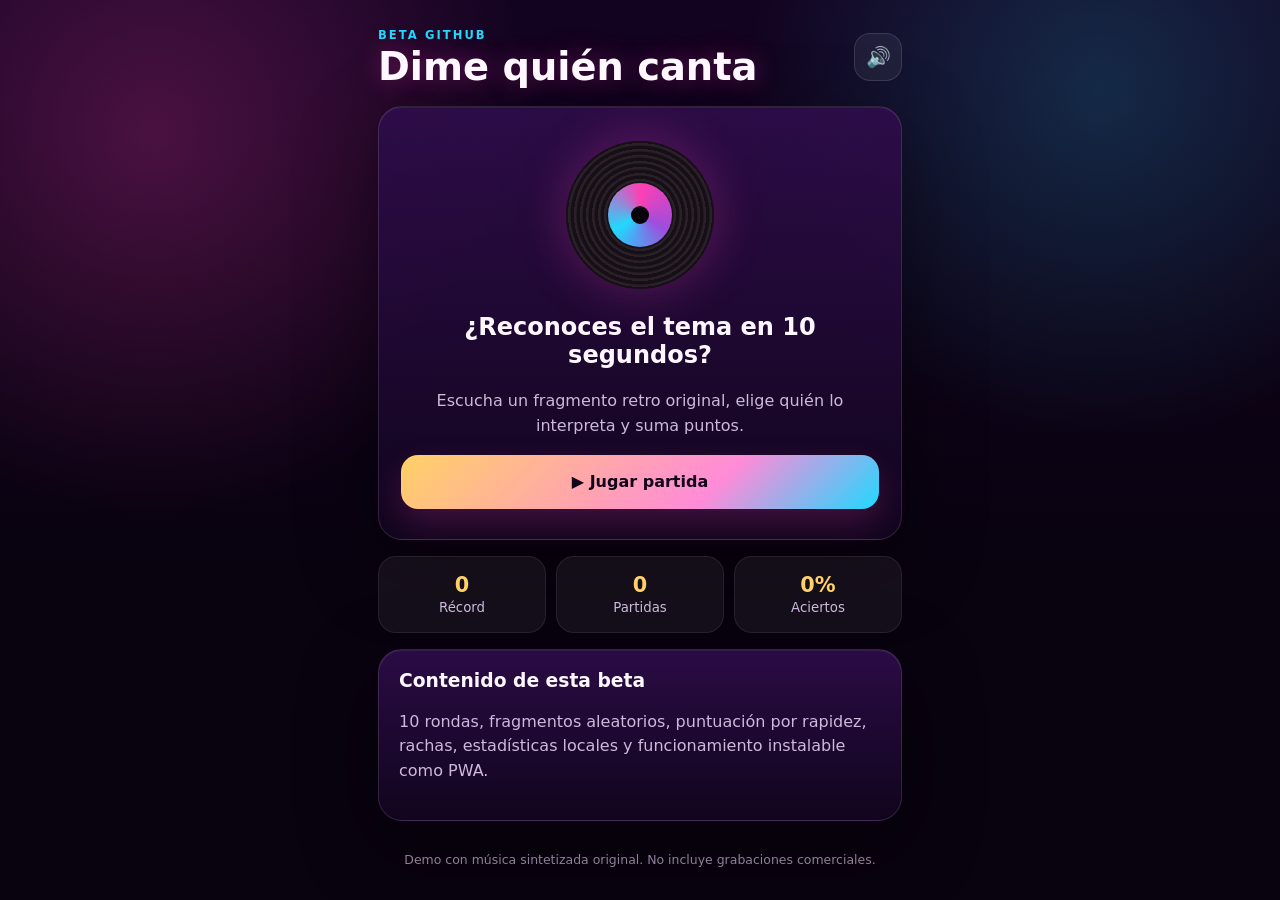
==== index.html @ 1a3c701d "Add files via upload" ====
<!doctype html>
<html lang="es">
<head>
  <meta charset="utf-8" />
  <meta name="viewport" content="width=device-width, initial-scale=1, viewport-fit=cover" />
  <meta name="theme-color" content="#12051f" />
  <meta name="description" content="Beta móvil de Dime quién canta: reconoce canciones retro en 10 segundos." />
  <link rel="manifest" href="manifest.webmanifest" />
  <link rel="stylesheet" href="style.css" />
  <title>Dime quién canta — Beta</title>
</head>
<body>
  <main class="app-shell">
    <header class="topbar">
      <div>
        <p class="eyebrow">BETA GITHUB</p>
        <h1>Dime quién canta</h1>
      </div>
      <button id="soundToggle" class="icon-button" aria-label="Activar o silenciar efectos">🔊</button>
    </header>

    <section id="homeScreen" class="screen active">
      <div class="hero-card">
        <div class="vinyl" aria-hidden="true"><span></span></div>
        <h2>¿Reconoces el tema en 10 segundos?</h2>
        <p>Escucha un fragmento retro original, elige quién lo interpreta y suma puntos.</p>
        <button id="startButton" class="primary-button">▶ Jugar partida</button>
      </div>

      <div class="stats-grid">
        <article><span id="bestScore">0</span><small>Récord</small></article>
        <article><span id="gamesPlayed">0</span><small>Partidas</small></article>
        <article><span id="accuracy">0%</span><small>Aciertos</small></article>
      </div>

      <div class="info-card">
        <h3>Contenido de esta beta</h3>
        <p>10 rondas, fragmentos aleatorios, puntuación por rapidez, rachas, estadísticas locales y funcionamiento instalable como PWA.</p>
      </div>
    </section>

    <section id="gameScreen" class="screen" aria-live="polite">
      <div class="game-status">
        <span id="roundLabel">Ronda 1/10</span>
        <span id="scoreLabel">0 puntos</span>
      </div>

      <div class="player-card">
        <div class="equalizer" aria-hidden="true">
          <i></i><i></i><i></i><i></i><i></i><i></i><i></i>
        </div>
        <div class="timer-wrap">
          <svg class="timer" viewBox="0 0 120 120" role="img" aria-label="Tiempo restante">
            <circle class="timer-bg" cx="60" cy="60" r="52"></circle>
            <circle id="timerProgress" class="timer-progress" cx="60" cy="60" r="52"></circle>
          </svg>
          <strong id="timerText">10.0</strong>
        </div>
        <button id="replayButton" class="secondary-button">↻ Repetir fragmento</button>
      </div>

      <div id="answers" class="answers"></div>
      <p id="feedback" class="feedback"></p>
    </section>

    <section id="resultsScreen" class="screen">
      <div class="results-card">
        <p class="eyebrow">RESULTADO FINAL</p>
        <h2 id="finalTitle">¡Buen oído!</h2>
        <div class="final-score"><span id="finalScore">0</span><small>puntos</small></div>
        <div class="result-stats">
          <p><strong id="finalCorrect">0</strong><span>Aciertos</span></p>
          <p><strong id="finalStreak">0</strong><span>Mejor racha</span></p>
          <p><strong id="finalAverage">0.0 s</strong><span>Tiempo medio</span></p>
        </div>
        <button id="playAgainButton" class="primary-button">Jugar otra vez</button>
        <button id="homeButton" class="secondary-button">Volver al inicio</button>
      </div>
    </section>
  </main>

  <footer>Demo con música sintetizada original. No incluye grabaciones comerciales.</footer>
  <script src="app.js"></script>
</body>
</html>
---- style.css ----
:root {
  color-scheme: dark;
  --bg: #09020f;
  --panel: rgba(30, 8, 48, 0.86);
  --panel-2: rgba(17, 5, 30, 0.92);
  --text: #fff7ff;
  --muted: #cdb9da;
  --pink: #ff3fb4;
  --purple: #9d4edd;
  --cyan: #20d9ff;
  --gold: #ffd166;
  --danger: #ff5f6d;
  --success: #55e6a5;
  --radius: 24px;
  font-family: Inter, ui-sans-serif, system-ui, -apple-system, BlinkMacSystemFont, "Segoe UI", sans-serif;
}
* { box-sizing: border-box; }
body {
  margin: 0;
  min-height: 100vh;
  background:
    radial-gradient(circle at 12% 15%, rgba(255,63,180,.24), transparent 28%),
    radial-gradient(circle at 86% 10%, rgba(32,217,255,.18), transparent 26%),
    linear-gradient(180deg, #130321 0%, var(--bg) 65%);
  color: var(--text);
}
body::before {
  content: "";
  position: fixed;
  inset: 0;
  pointer-events: none;
  opacity: .18;
  background-image: linear-gradient(rgba(255,255,255,.04) 1px, transparent 1px), linear-gradient(90deg, rgba(255,255,255,.04) 1px, transparent 1px);
  background-size: 28px 28px;
  mask-image: linear-gradient(to bottom, #000, transparent 78%);
}
button { font: inherit; }
.app-shell { width: min(100%, 560px); margin: 0 auto; min-height: calc(100vh - 48px); padding: calc(16px + env(safe-area-inset-top)) 18px 30px; }
.topbar { display: flex; justify-content: space-between; align-items: center; margin-bottom: 20px; }
h1 { margin: 0; font-size: clamp(1.75rem, 7vw, 2.4rem); line-height: 1; text-shadow: 0 0 24px rgba(255,63,180,.35); }
h2, h3, p { margin-top: 0; }
.eyebrow { margin-bottom: 6px; font-size: .72rem; letter-spacing: .18em; color: var(--cyan); font-weight: 800; }
.icon-button { width: 48px; height: 48px; border-radius: 16px; border: 1px solid rgba(255,255,255,.12); background: rgba(255,255,255,.06); color: white; font-size: 1.25rem; }
.screen { display: none; animation: fade .25s ease; }
.screen.active { display: block; }
@keyframes fade { from { opacity: 0; transform: translateY(8px);} to { opacity:1; transform:none;} }
.hero-card, .player-card, .results-card, .info-card {
  border: 1px solid rgba(255,255,255,.12);
  background: linear-gradient(180deg, rgba(47,13,75,.9), rgba(18,5,31,.92));
  border-radius: var(--radius);
  box-shadow: 0 24px 80px rgba(0,0,0,.35), inset 0 1px 0 rgba(255,255,255,.06);
}
.hero-card { text-align: center; padding: 30px 22px; }
.hero-card p, .info-card p { color: var(--muted); line-height: 1.55; }
.vinyl { width: 148px; height: 148px; margin: 4px auto 24px; border-radius: 50%; background: repeating-radial-gradient(circle, #161016 0 3px, #292029 4px 6px); position: relative; box-shadow: 0 0 50px rgba(255,63,180,.28); animation: spin 8s linear infinite; }
.vinyl::after { content: ""; position: absolute; inset: 42px; border-radius: 50%; background: conic-gradient(var(--pink), var(--purple), var(--cyan), var(--pink)); }
.vinyl span { position: absolute; z-index: 2; width: 18px; height: 18px; border-radius: 50%; background: #08030c; top: 65px; left: 65px; }
@keyframes spin { to { transform: rotate(360deg);} }
.primary-button, .secondary-button { width: 100%; min-height: 54px; border-radius: 17px; border: 0; font-weight: 800; cursor: pointer; transition: transform .15s ease, filter .15s ease; }
.primary-button { color: #11051b; background: linear-gradient(135deg, var(--gold), #ff8bd8 65%, var(--cyan)); box-shadow: 0 14px 34px rgba(255,63,180,.2); }
.secondary-button { color: white; background: rgba(255,255,255,.08); border: 1px solid rgba(255,255,255,.12); }
.primary-button:active, .secondary-button:active, .answer-button:active { transform: scale(.98); }
.stats-grid { display: grid; grid-template-columns: repeat(3,1fr); gap: 10px; margin: 16px 0; }
.stats-grid article { padding: 16px 8px; text-align:center; background: rgba(255,255,255,.055); border:1px solid rgba(255,255,255,.08); border-radius: 18px; }
.stats-grid span { display:block; font-size: 1.3rem; font-weight: 900; color: var(--gold); }
.stats-grid small { color: var(--muted); }
.info-card { padding: 20px; }
.game-status { display:flex; justify-content:space-between; color: var(--muted); font-weight:700; margin-bottom: 12px; }
.player-card { padding: 24px 20px; text-align:center; }
.equalizer { height: 52px; display:flex; justify-content:center; align-items:end; gap:7px; margin-bottom: 20px; }
.equalizer i { width: 8px; height: 18%; border-radius:999px; background: linear-gradient(to top, var(--pink), var(--cyan)); animation: bounce .6s ease-in-out infinite alternate; animation-play-state: paused; }
.equalizer.playing i { animation-play-state: running; }
.equalizer i:nth-child(2){animation-delay:.1s}.equalizer i:nth-child(3){animation-delay:.2s}.equalizer i:nth-child(4){animation-delay:.3s}.equalizer i:nth-child(5){animation-delay:.15s}.equalizer i:nth-child(6){animation-delay:.26s}.equalizer i:nth-child(7){animation-delay:.06s}
@keyframes bounce { to { height: 100%; } }
.timer-wrap { width: 150px; height:150px; margin: 0 auto 20px; position:relative; }
.timer { width:100%; height:100%; transform: rotate(-90deg); }
.timer-bg, .timer-progress { fill:none; stroke-width: 9; }
.timer-bg { stroke: rgba(255,255,255,.08); }
.timer-progress { stroke: var(--cyan); stroke-linecap:round; stroke-dasharray:326.72; stroke-dashoffset:0; transition: stroke-dashoffset .08s linear; filter: drop-shadow(0 0 8px rgba(32,217,255,.6)); }
.timer-wrap strong { position:absolute; inset:0; display:grid; place-items:center; font-size:2.1rem; }
.answers { display:grid; gap: 11px; margin-top: 16px; }
.answer-button { min-height: 62px; padding: 10px 16px; border-radius: 18px; border:1px solid rgba(255,255,255,.12); background: rgba(255,255,255,.065); color:white; font-weight:800; text-align:left; cursor:pointer; }
.answer-button.correct { border-color: var(--success); background: rgba(85,230,165,.17); }
.answer-button.wrong { border-color: var(--danger); background: rgba(255,95,109,.15); }
.answer-button:disabled { cursor:default; opacity:.9; }
.feedback { min-height: 28px; margin: 14px 0 0; text-align:center; font-weight:800; }
.results-card { padding: 28px 22px; text-align:center; }
.final-score { margin: 18px 0; }
.final-score span { display:block; font-size:3.5rem; line-height:1; font-weight:950; color:var(--gold); }
.final-score small { color:var(--muted); }
.result-stats { display:grid; grid-template-columns:repeat(3,1fr); gap:10px; margin-bottom:20px; }
.result-stats p { margin:0; padding:14px 8px; background:rgba(255,255,255,.055); border-radius:16px; }
.result-stats strong, .result-stats span { display:block; }
.result-stats strong { font-size:1.25rem; }
.result-stats span { font-size:.76rem; color:var(--muted); margin-top:4px; }
.results-card .secondary-button { margin-top:10px; }
footer { text-align:center; padding: 0 16px calc(18px + env(safe-area-inset-bottom)); color:#8e7f98; font-size:.78rem; }
@media (min-width: 700px) { .app-shell { padding-top: 28px; } }
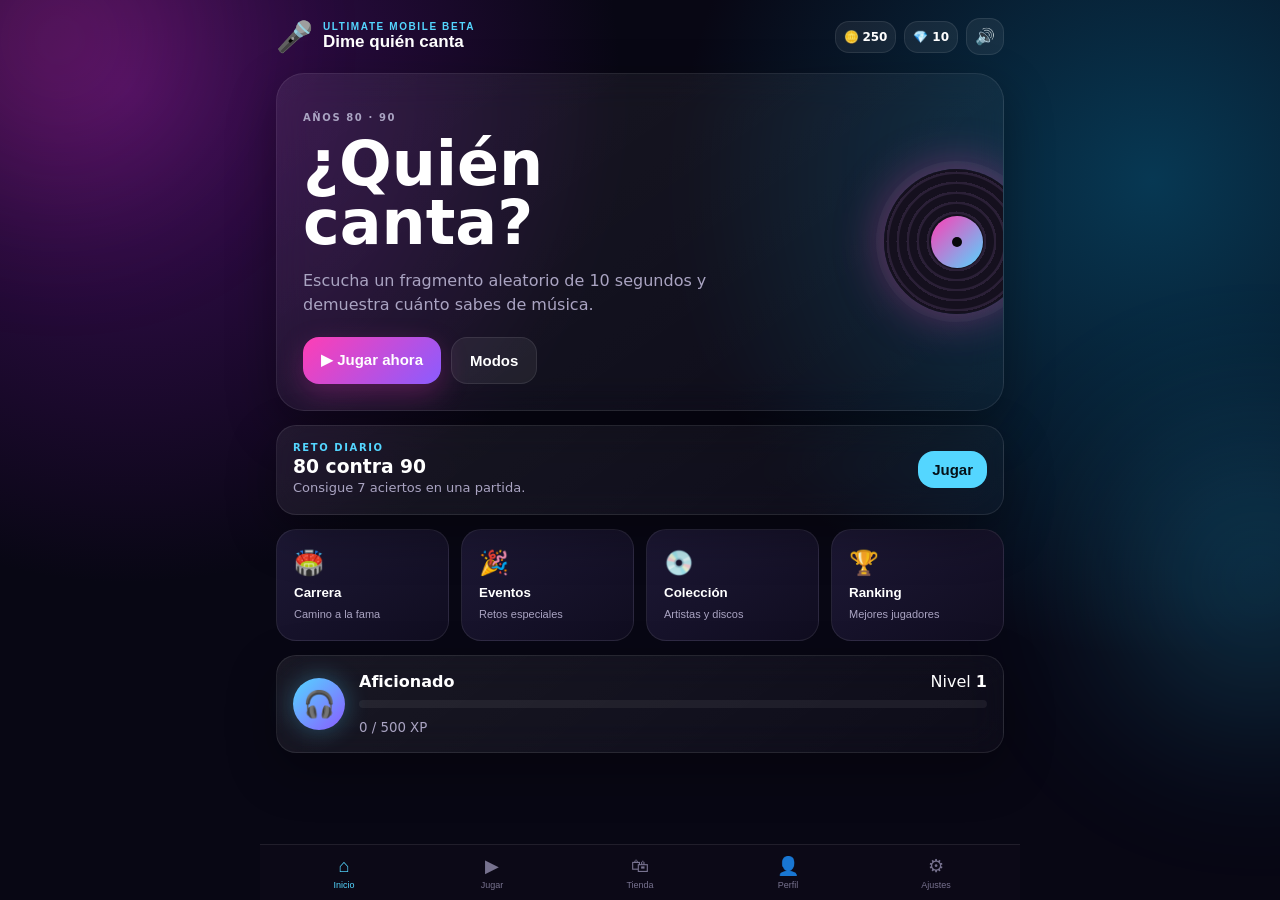
==== commit c23fe5b7: "Add files via upload" ====
--- a/index.html
+++ b/index.html
@@ -3,83 +3,68 @@
 <head>
   <meta charset="utf-8" />
   <meta name="viewport" content="width=device-width, initial-scale=1, viewport-fit=cover" />
-  <meta name="theme-color" content="#12051f" />
-  <meta name="description" content="Beta móvil de Dime quién canta: reconoce canciones retro en 10 segundos." />
+  <meta name="theme-color" content="#080714" />
+  <meta name="description" content="Dime quién canta: concurso musical retro para smartphone." />
   <link rel="manifest" href="manifest.webmanifest" />
   <link rel="stylesheet" href="style.css" />
-  <title>Dime quién canta — Beta</title>
+  <title>Dime quién canta — Ultimate Mobile Beta</title>
 </head>
 <body>
+  <div class="ambient ambient-a"></div><div class="ambient ambient-b"></div>
   <main class="app-shell">
     <header class="topbar">
-      <div>
-        <p class="eyebrow">BETA GITHUB</p>
-        <h1>Dime quién canta</h1>
-      </div>
-      <button id="soundToggle" class="icon-button" aria-label="Activar o silenciar efectos">🔊</button>
+      <button class="brand" data-go="home" aria-label="Inicio"><span>🎤</span><div><small>ULTIMATE MOBILE BETA</small><strong>Dime quién canta</strong></div></button>
+      <div class="wallet"><span>🪙 <b id="coinsTop">0</b></span><span>💎 <b id="gemsTop">0</b></span><button id="soundToggle" class="icon-button">🔊</button></div>
     </header>
 
     <section id="homeScreen" class="screen active">
-      <div class="hero-card">
+      <div class="hero-card glass">
+        <div class="hero-copy"><p class="eyebrow">AÑOS 80 · 90</p><h1>¿Quién canta?</h1><p>Escucha un fragmento aleatorio de 10 segundos y demuestra cuánto sabes de música.</p><div class="hero-actions"><button class="primary-button" data-mode="classic">▶ Jugar ahora</button><button class="secondary-button" data-go="modes">Modos</button></div></div>
         <div class="vinyl" aria-hidden="true"><span></span></div>
-        <h2>¿Reconoces el tema en 10 segundos?</h2>
-        <p>Escucha un fragmento retro original, elige quién lo interpreta y suma puntos.</p>
-        <button id="startButton" class="primary-button">▶ Jugar partida</button>
       </div>
-
-      <div class="stats-grid">
-        <article><span id="bestScore">0</span><small>Récord</small></article>
-        <article><span id="gamesPlayed">0</span><small>Partidas</small></article>
-        <article><span id="accuracy">0%</span><small>Aciertos</small></article>
+      <div class="daily-card glass"><div><small>RETO DIARIO</small><h3>80 contra 90</h3><p>Consigue 7 aciertos en una partida.</p></div><button class="mini-button" data-mode="decades">Jugar</button></div>
+      <div class="quick-grid">
+        <button class="tile" data-go="career"><span>🏟️</span><b>Carrera</b><small>Camino a la fama</small></button>
+        <button class="tile" data-go="events"><span>🎉</span><b>Eventos</b><small>Retos especiales</small></button>
+        <button class="tile" data-go="collection"><span>💿</span><b>Colección</b><small>Artistas y discos</small></button>
+        <button class="tile" data-go="leaderboard"><span>🏆</span><b>Ranking</b><small>Mejores jugadores</small></button>
       </div>
-
-      <div class="info-card">
-        <h3>Contenido de esta beta</h3>
-        <p>10 rondas, fragmentos aleatorios, puntuación por rapidez, rachas, estadísticas locales y funcionamiento instalable como PWA.</p>
-      </div>
+      <div class="progress-card glass"><div class="avatar">🎧</div><div class="grow"><div class="row"><b id="playerRank">Aficionado</b><span>Nivel <b id="levelText">1</b></span></div><div class="progress"><i id="xpBar"></i></div><small id="xpText">0 / 500 XP</small></div></div>
     </section>
 
+    <section id="modesScreen" class="screen"><div class="section-head"><button class="back" data-go="home">‹</button><div><small>ELIGE TU RETO</small><h2>Modos de juego</h2></div></div><div id="modeGrid" class="mode-grid"></div></section>
+
     <section id="gameScreen" class="screen" aria-live="polite">
-      <div class="game-status">
-        <span id="roundLabel">Ronda 1/10</span>
-        <span id="scoreLabel">0 puntos</span>
+      <div class="game-status"><button id="quitGame" class="back">‹</button><span id="modeLabel">Clásico</span><span id="roundLabel">1/10</span><b id="scoreLabel">0</b></div>
+      <div class="streak-line"><span id="streakLabel">Racha 0</span><div><i id="roundProgress"></i></div><span id="livesLabel">❤❤❤</span></div>
+      <div class="player-card glass">
+        <div class="equalizer" aria-hidden="true"><i></i><i></i><i></i><i></i><i></i><i></i><i></i><i></i><i></i></div>
+        <div class="timer-wrap"><svg class="timer" viewBox="0 0 120 120"><circle class="timer-bg" cx="60" cy="60" r="52"></circle><circle id="timerProgress" class="timer-progress" cx="60" cy="60" r="52"></circle></svg><strong id="timerText">10.0</strong><small>segundos</small></div>
+        <div class="track-hidden"><span>♪</span><div><small>FRAGMENTO ALEATORIO</small><b id="questionText">¿Quién canta?</b></div></div>
+        <div class="powerups"><button id="fiftyButton">50:50 <b id="fiftyCount">2</b></button><button id="replayButton">↻ Repetir <b id="replayCount">2</b></button><button id="freezeButton">❄ +3s <b id="freezeCount">1</b></button></div>
       </div>
-
-      <div class="player-card">
-        <div class="equalizer" aria-hidden="true">
-          <i></i><i></i><i></i><i></i><i></i><i></i><i></i>
-        </div>
-        <div class="timer-wrap">
-          <svg class="timer" viewBox="0 0 120 120" role="img" aria-label="Tiempo restante">
-            <circle class="timer-bg" cx="60" cy="60" r="52"></circle>
-            <circle id="timerProgress" class="timer-progress" cx="60" cy="60" r="52"></circle>
-          </svg>
-          <strong id="timerText">10.0</strong>
-        </div>
-        <button id="replayButton" class="secondary-button">↻ Repetir fragmento</button>
-      </div>
-
-      <div id="answers" class="answers"></div>
-      <p id="feedback" class="feedback"></p>
+      <div id="answers" class="answers"></div><p id="feedback" class="feedback"></p>
     </section>
 
-    <section id="resultsScreen" class="screen">
-      <div class="results-card">
-        <p class="eyebrow">RESULTADO FINAL</p>
-        <h2 id="finalTitle">¡Buen oído!</h2>
-        <div class="final-score"><span id="finalScore">0</span><small>puntos</small></div>
-        <div class="result-stats">
-          <p><strong id="finalCorrect">0</strong><span>Aciertos</span></p>
-          <p><strong id="finalStreak">0</strong><span>Mejor racha</span></p>
-          <p><strong id="finalAverage">0.0 s</strong><span>Tiempo medio</span></p>
-        </div>
-        <button id="playAgainButton" class="primary-button">Jugar otra vez</button>
-        <button id="homeButton" class="secondary-button">Volver al inicio</button>
-      </div>
-    </section>
+    <section id="resultsScreen" class="screen"><div class="results-card glass"><p class="eyebrow">RESULTADO FINAL</p><div class="result-badge" id="resultBadge">🎤</div><h2 id="finalTitle">¡Buen oído!</h2><div class="final-score"><span id="finalScore">0</span><small>puntos</small></div><div class="reward-line"><span>+<b id="rewardXp">0</b> XP</span><span>+<b id="rewardCoins">0</b> monedas</span></div><div class="result-stats"><p><strong id="finalCorrect">0/10</strong><span>Aciertos</span></p><p><strong id="finalStreak">0</strong><span>Mejor racha</span></p><p><strong id="finalAverage">0.0 s</strong><span>Tiempo medio</span></p></div><div id="newAchievements" class="achievement-pop"></div><button id="playAgainButton" class="primary-button">Jugar otra vez</button><button class="secondary-button" data-go="home">Volver al inicio</button></div></section>
+
+    <section id="profileScreen" class="screen"><div class="section-head"><button class="back" data-go="home">‹</button><div><small>MI CUENTA</small><h2>Perfil musical</h2></div></div><div class="profile-hero glass"><div class="big-avatar">🎧</div><h3>Toni</h3><p id="profileRank">Aficionado · Nivel 1</p><div class="progress"><i id="profileXpBar"></i></div></div><div id="profileStats" class="stats-grid"></div><h3 class="subheading">Insignias</h3><div id="badges" class="badge-grid"></div></section>
+
+    <section id="eventsScreen" class="screen"><div class="section-head"><button class="back" data-go="home">‹</button><div><small>CONTENIDO VIVO</small><h2>Eventos</h2></div></div><div class="event-feature glass"><small>EVENTO DE LA SEMANA</small><h3>Noche de neón</h3><p>Solo temas de los 80. Multiplicador de XP x2.</p><button class="primary-button" data-mode="eighties">Participar</button></div><div id="eventList" class="list-stack"></div></section>
+
+    <section id="collectionScreen" class="screen"><div class="section-head"><button class="back" data-go="home">‹</button><div><small>TU HISTORIA MUSICAL</small><h2>Colección</h2></div></div><div class="filter-row"><button class="active">Todos</button><button>80</button><button>90</button></div><div id="collectionGrid" class="collection-grid"></div></section>
+
+    <section id="leaderboardScreen" class="screen"><div class="section-head"><button class="back" data-go="home">‹</button><div><small>COMPETICIÓN</small><h2>Clasificación</h2></div></div><div class="tabs"><button class="active">Semanal</button><button>Mundial</button><button>Amigos</button></div><div id="leaderboard" class="leaderboard glass"></div></section>
+
+    <section id="careerScreen" class="screen"><div class="section-head"><button class="back" data-go="home">‹</button><div><small>CAMINO A LA FAMA</small><h2>Modo Carrera</h2></div></div><div id="careerMap" class="career-map"></div></section>
+
+    <section id="shopScreen" class="screen"><div class="section-head"><button class="back" data-go="home">‹</button><div><small>PERSONALIZACIÓN</small><h2>Tienda retro</h2></div></div><div id="shopGrid" class="shop-grid"></div></section>
+
+    <section id="settingsScreen" class="screen"><div class="section-head"><button class="back" data-go="home">‹</button><div><small>PREFERENCIAS</small><h2>Ajustes</h2></div></div><div class="settings-list glass"><label><span>Música y efectos</span><input id="soundSetting" type="checkbox" checked></label><label><span>Vibración</span><input id="vibrationSetting" type="checkbox" checked></label><label><span>Animaciones</span><input id="motionSetting" type="checkbox" checked></label><label><span>Modo alto contraste</span><input id="contrastSetting" type="checkbox"></label><button id="resetProgress" class="danger-button">Restablecer progreso</button></div></section>
   </main>
 
-  <footer>Demo con música sintetizada original. No incluye grabaciones comerciales.</footer>
+  <nav class="bottom-nav"><button data-go="home" class="active">⌂<span>Inicio</span></button><button data-go="modes">▶<span>Jugar</span></button><button data-go="shop">🛍<span>Tienda</span></button><button data-go="profile">👤<span>Perfil</span></button><button data-go="settings">⚙<span>Ajustes</span></button></nav>
+  <div id="toast" class="toast"></div>
   <script src="app.js"></script>
 </body>
 </html>
--- a/style.css
+++ b/style.css
@@ -1,98 +1 @@
-:root {
-  color-scheme: dark;
-  --bg: #09020f;
-  --panel: rgba(30, 8, 48, 0.86);
-  --panel-2: rgba(17, 5, 30, 0.92);
-  --text: #fff7ff;
-  --muted: #cdb9da;
-  --pink: #ff3fb4;
-  --purple: #9d4edd;
-  --cyan: #20d9ff;
-  --gold: #ffd166;
-  --danger: #ff5f6d;
-  --success: #55e6a5;
-  --radius: 24px;
-  font-family: Inter, ui-sans-serif, system-ui, -apple-system, BlinkMacSystemFont, "Segoe UI", sans-serif;
-}
-* { box-sizing: border-box; }
-body {
-  margin: 0;
-  min-height: 100vh;
-  background:
-    radial-gradient(circle at 12% 15%, rgba(255,63,180,.24), transparent 28%),
-    radial-gradient(circle at 86% 10%, rgba(32,217,255,.18), transparent 26%),
-    linear-gradient(180deg, #130321 0%, var(--bg) 65%);
-  color: var(--text);
-}
-body::before {
-  content: "";
-  position: fixed;
-  inset: 0;
-  pointer-events: none;
-  opacity: .18;
-  background-image: linear-gradient(rgba(255,255,255,.04) 1px, transparent 1px), linear-gradient(90deg, rgba(255,255,255,.04) 1px, transparent 1px);
-  background-size: 28px 28px;
-  mask-image: linear-gradient(to bottom, #000, transparent 78%);
-}
-button { font: inherit; }
-.app-shell { width: min(100%, 560px); margin: 0 auto; min-height: calc(100vh - 48px); padding: calc(16px + env(safe-area-inset-top)) 18px 30px; }
-.topbar { display: flex; justify-content: space-between; align-items: center; margin-bottom: 20px; }
-h1 { margin: 0; font-size: clamp(1.75rem, 7vw, 2.4rem); line-height: 1; text-shadow: 0 0 24px rgba(255,63,180,.35); }
-h2, h3, p { margin-top: 0; }
-.eyebrow { margin-bottom: 6px; font-size: .72rem; letter-spacing: .18em; color: var(--cyan); font-weight: 800; }
-.icon-button { width: 48px; height: 48px; border-radius: 16px; border: 1px solid rgba(255,255,255,.12); background: rgba(255,255,255,.06); color: white; font-size: 1.25rem; }
-.screen { display: none; animation: fade .25s ease; }
-.screen.active { display: block; }
-@keyframes fade { from { opacity: 0; transform: translateY(8px);} to { opacity:1; transform:none;} }
-.hero-card, .player-card, .results-card, .info-card {
-  border: 1px solid rgba(255,255,255,.12);
-  background: linear-gradient(180deg, rgba(47,13,75,.9), rgba(18,5,31,.92));
-  border-radius: var(--radius);
-  box-shadow: 0 24px 80px rgba(0,0,0,.35), inset 0 1px 0 rgba(255,255,255,.06);
-}
-.hero-card { text-align: center; padding: 30px 22px; }
-.hero-card p, .info-card p { color: var(--muted); line-height: 1.55; }
-.vinyl { width: 148px; height: 148px; margin: 4px auto 24px; border-radius: 50%; background: repeating-radial-gradient(circle, #161016 0 3px, #292029 4px 6px); position: relative; box-shadow: 0 0 50px rgba(255,63,180,.28); animation: spin 8s linear infinite; }
-.vinyl::after { content: ""; position: absolute; inset: 42px; border-radius: 50%; background: conic-gradient(var(--pink), var(--purple), var(--cyan), var(--pink)); }
-.vinyl span { position: absolute; z-index: 2; width: 18px; height: 18px; border-radius: 50%; background: #08030c; top: 65px; left: 65px; }
-@keyframes spin { to { transform: rotate(360deg);} }
-.primary-button, .secondary-button { width: 100%; min-height: 54px; border-radius: 17px; border: 0; font-weight: 800; cursor: pointer; transition: transform .15s ease, filter .15s ease; }
-.primary-button { color: #11051b; background: linear-gradient(135deg, var(--gold), #ff8bd8 65%, var(--cyan)); box-shadow: 0 14px 34px rgba(255,63,180,.2); }
-.secondary-button { color: white; background: rgba(255,255,255,.08); border: 1px solid rgba(255,255,255,.12); }
-.primary-button:active, .secondary-button:active, .answer-button:active { transform: scale(.98); }
-.stats-grid { display: grid; grid-template-columns: repeat(3,1fr); gap: 10px; margin: 16px 0; }
-.stats-grid article { padding: 16px 8px; text-align:center; background: rgba(255,255,255,.055); border:1px solid rgba(255,255,255,.08); border-radius: 18px; }
-.stats-grid span { display:block; font-size: 1.3rem; font-weight: 900; color: var(--gold); }
-.stats-grid small { color: var(--muted); }
-.info-card { padding: 20px; }
-.game-status { display:flex; justify-content:space-between; color: var(--muted); font-weight:700; margin-bottom: 12px; }
-.player-card { padding: 24px 20px; text-align:center; }
-.equalizer { height: 52px; display:flex; justify-content:center; align-items:end; gap:7px; margin-bottom: 20px; }
-.equalizer i { width: 8px; height: 18%; border-radius:999px; background: linear-gradient(to top, var(--pink), var(--cyan)); animation: bounce .6s ease-in-out infinite alternate; animation-play-state: paused; }
-.equalizer.playing i { animation-play-state: running; }
-.equalizer i:nth-child(2){animation-delay:.1s}.equalizer i:nth-child(3){animation-delay:.2s}.equalizer i:nth-child(4){animation-delay:.3s}.equalizer i:nth-child(5){animation-delay:.15s}.equalizer i:nth-child(6){animation-delay:.26s}.equalizer i:nth-child(7){animation-delay:.06s}
-@keyframes bounce { to { height: 100%; } }
-.timer-wrap { width: 150px; height:150px; margin: 0 auto 20px; position:relative; }
-.timer { width:100%; height:100%; transform: rotate(-90deg); }
-.timer-bg, .timer-progress { fill:none; stroke-width: 9; }
-.timer-bg { stroke: rgba(255,255,255,.08); }
-.timer-progress { stroke: var(--cyan); stroke-linecap:round; stroke-dasharray:326.72; stroke-dashoffset:0; transition: stroke-dashoffset .08s linear; filter: drop-shadow(0 0 8px rgba(32,217,255,.6)); }
-.timer-wrap strong { position:absolute; inset:0; display:grid; place-items:center; font-size:2.1rem; }
-.answers { display:grid; gap: 11px; margin-top: 16px; }
-.answer-button { min-height: 62px; padding: 10px 16px; border-radius: 18px; border:1px solid rgba(255,255,255,.12); background: rgba(255,255,255,.065); color:white; font-weight:800; text-align:left; cursor:pointer; }
-.answer-button.correct { border-color: var(--success); background: rgba(85,230,165,.17); }
-.answer-button.wrong { border-color: var(--danger); background: rgba(255,95,109,.15); }
-.answer-button:disabled { cursor:default; opacity:.9; }
-.feedback { min-height: 28px; margin: 14px 0 0; text-align:center; font-weight:800; }
-.results-card { padding: 28px 22px; text-align:center; }
-.final-score { margin: 18px 0; }
-.final-score span { display:block; font-size:3.5rem; line-height:1; font-weight:950; color:var(--gold); }
-.final-score small { color:var(--muted); }
-.result-stats { display:grid; grid-template-columns:repeat(3,1fr); gap:10px; margin-bottom:20px; }
-.result-stats p { margin:0; padding:14px 8px; background:rgba(255,255,255,.055); border-radius:16px; }
-.result-stats strong, .result-stats span { display:block; }
-.result-stats strong { font-size:1.25rem; }
-.result-stats span { font-size:.76rem; color:var(--muted); margin-top:4px; }
-.results-card .secondary-button { margin-top:10px; }
-footer { text-align:center; padding: 0 16px calc(18px + env(safe-area-inset-bottom)); color:#8e7f98; font-size:.78rem; }
-@media (min-width: 700px) { .app-shell { padding-top: 28px; } }
+:root{--bg:#080714;--panel:#141126cc;--panel2:#1e1838;--text:#fff;--muted:#aaa4c2;--pink:#ff3eb5;--blue:#54d6ff;--violet:#8a5cff;--gold:#ffd95a;--green:#52efa5;--red:#ff607d;--line:#ffffff16}*{box-sizing:border-box}html{background:var(--bg)}body{margin:0;min-height:100vh;background:radial-gradient(circle at 10% 10%,#3c0d57 0,transparent 35%),radial-gradient(circle at 90% 20%,#073853 0,transparent 35%),var(--bg);color:var(--text);font-family:Inter,ui-sans-serif,system-ui,-apple-system,BlinkMacSystemFont,"Segoe UI",sans-serif;overflow-x:hidden}.ambient{position:fixed;width:280px;height:280px;border-radius:50%;filter:blur(90px);opacity:.22;pointer-events:none}.ambient-a{background:#ff3eb5;top:-100px;left:-80px}.ambient-b{background:#24c8ff;right:-120px;bottom:20%}.app-shell{width:min(100%,760px);margin:auto;min-height:100vh;padding:18px 16px 104px;position:relative}.topbar{display:flex;justify-content:space-between;align-items:center;margin-bottom:18px}.brand{display:flex;gap:10px;align-items:center;background:none;border:0;color:#fff;text-align:left;padding:0}.brand>span{font-size:30px}.brand small,.section-head small,.eyebrow,.daily-card small,.event-feature small{display:block;color:var(--blue);font-size:10px;letter-spacing:1.6px;font-weight:800}.brand strong{display:block;font-size:17px}.wallet{display:flex;align-items:center;gap:8px;font-size:12px}.wallet>span,.icon-button{background:#ffffff10;border:1px solid var(--line);border-radius:14px;padding:8px;color:#fff}.icon-button{font-size:16px}.screen{display:none;animation:fade .25s ease}.screen.active{display:block}@keyframes fade{from{opacity:0;transform:translateY(6px)}to{opacity:1;transform:none}}.glass{background:linear-gradient(145deg,#ffffff12,#ffffff06);border:1px solid var(--line);box-shadow:0 18px 50px #0005;backdrop-filter:blur(18px)}.hero-card{border-radius:28px;padding:26px;display:flex;align-items:center;justify-content:space-between;min-height:240px;overflow:hidden}.hero-copy{max-width:65%;z-index:2}.hero-card h1{font-size:clamp(36px,9vw,62px);line-height:.95;margin:8px 0 14px}.hero-card p{color:var(--muted);line-height:1.5}.hero-actions{display:flex;gap:10px;flex-wrap:wrap;margin-top:20px}.primary-button,.secondary-button,.mini-button{border:0;border-radius:16px;padding:14px 18px;font-weight:800;font-size:15px}.primary-button{background:linear-gradient(135deg,var(--pink),var(--violet));color:white;box-shadow:0 10px 28px #c42d9b55}.secondary-button{background:#ffffff10;color:#fff;border:1px solid var(--line)}.mini-button{background:var(--blue);color:#051017;padding:10px 14px}.vinyl{width:145px;height:145px;border-radius:50%;background:repeating-radial-gradient(circle,#15101e 0 7px,#2b2037 8px 10px);box-shadow:0 0 0 8px #ffffff08,0 0 50px #ff3eb566;display:grid;place-items:center;animation:spin 7s linear infinite;margin-right:-52px}.vinyl:before{content:"";width:52px;height:52px;border-radius:50%;background:linear-gradient(135deg,var(--pink),var(--blue))}.vinyl span{position:absolute;width:10px;height:10px;border-radius:50%;background:#07070a}@keyframes spin{to{transform:rotate(360deg)}}.daily-card,.progress-card{margin-top:14px;border-radius:20px;padding:16px;display:flex;justify-content:space-between;align-items:center}.daily-card h3,.daily-card p{margin:3px 0}.daily-card p{color:var(--muted);font-size:13px}.quick-grid{display:grid;grid-template-columns:repeat(2,1fr);gap:12px;margin-top:14px}.tile,.mode-card{background:linear-gradient(145deg,#1d1835,#100d20);border:1px solid var(--line);border-radius:20px;padding:17px;color:#fff;text-align:left;min-height:112px}.tile span{font-size:24px}.tile b,.tile small{display:block;margin-top:8px}.tile small{color:var(--muted);font-size:11px}.avatar,.big-avatar{display:grid;place-items:center;border-radius:50%;background:linear-gradient(135deg,var(--blue),var(--violet));box-shadow:0 0 25px #54d6ff55}.avatar{width:52px;height:52px;font-size:26px;margin-right:14px}.grow{flex:1}.row{display:flex;justify-content:space-between}.progress{height:8px;background:#ffffff0f;border-radius:10px;overflow:hidden;margin:9px 0}.progress i{display:block;height:100%;width:0;background:linear-gradient(90deg,var(--pink),var(--blue));border-radius:10px}.progress-card small{color:var(--muted)}.section-head{display:flex;gap:12px;align-items:center;margin:8px 0 18px}.section-head h2{margin:2px 0;font-size:28px}.back{border:1px solid var(--line);background:#ffffff10;color:#fff;width:42px;height:42px;border-radius:14px;font-size:28px}.mode-grid{display:grid;grid-template-columns:repeat(2,1fr);gap:12px}.mode-card{min-height:165px;position:relative;overflow:hidden}.mode-card span{font-size:30px}.mode-card h3{margin:14px 0 5px}.mode-card p{margin:0;color:var(--muted);font-size:12px;line-height:1.4}.mode-card em{position:absolute;right:12px;top:12px;font-style:normal;font-size:9px;color:#090713;background:var(--gold);padding:5px 7px;border-radius:8px;font-weight:900}.game-status{display:grid;grid-template-columns:44px 1fr auto auto;align-items:center;gap:10px}.game-status span{color:var(--muted);font-size:13px}.game-status b{font-size:18px;color:var(--gold)}.streak-line{display:flex;align-items:center;gap:10px;margin:14px 0;font-size:12px;color:var(--muted)}.streak-line>div{height:6px;flex:1;background:#ffffff10;border-radius:8px;overflow:hidden}.streak-line i{height:100%;display:block;background:linear-gradient(90deg,var(--pink),var(--blue));width:0}.player-card{border-radius:28px;padding:22px;text-align:center}.equalizer{height:55px;display:flex;justify-content:center;align-items:end;gap:5px;margin-bottom:10px}.equalizer i{width:7px;height:12px;border-radius:8px;background:linear-gradient(var(--blue),var(--pink))}.equalizer.playing i{animation:eq .6s ease-in-out infinite alternate}.equalizer i:nth-child(2n){animation-delay:.12s}.equalizer i:nth-child(3n){animation-delay:.24s}@keyframes eq{to{height:52px}}.timer-wrap{width:150px;height:150px;margin:auto;position:relative;display:grid;place-items:center}.timer{position:absolute;width:100%;transform:rotate(-90deg)}.timer circle{fill:none;stroke-width:7}.timer-bg{stroke:#ffffff10}.timer-progress{stroke:url(#none);stroke:var(--pink);stroke-linecap:round;stroke-dasharray:326.72;stroke-dashoffset:0}.timer-wrap strong{font-size:36px}.timer-wrap small{position:absolute;top:95px;color:var(--muted)}.track-hidden{display:flex;gap:12px;align-items:center;text-align:left;background:#ffffff08;border-radius:16px;padding:12px;margin:14px 0}.track-hidden>span{font-size:24px;width:42px;height:42px;border-radius:12px;background:#ffffff0d;display:grid;place-items:center}.track-hidden small{display:block;color:var(--muted);font-size:9px}.powerups{display:grid;grid-template-columns:repeat(3,1fr);gap:7px}.powerups button{border:1px solid var(--line);background:#ffffff09;color:#fff;padding:10px 4px;border-radius:12px;font-size:11px}.powerups b{display:inline-grid;place-items:center;background:var(--violet);border-radius:50%;width:18px;height:18px}.answers{display:grid;grid-template-columns:repeat(2,1fr);gap:10px;margin-top:14px}.answer-button{min-height:72px;border:1px solid var(--line);background:linear-gradient(145deg,#1d1835,#100d20);border-radius:17px;color:#fff;font-weight:750;padding:12px;text-align:left}.answer-button.correct{background:#144a37;border-color:var(--green)}.answer-button.wrong{background:#541d2b;border-color:var(--red)}.answer-button.hidden-option{opacity:.15;pointer-events:none}.feedback{min-height:48px;text-align:center;font-weight:800}.results-card{border-radius:28px;padding:24px;text-align:center}.result-badge{font-size:56px}.final-score span{display:block;font-size:54px;font-weight:900;color:var(--gold)}.final-score small{color:var(--muted)}.reward-line{display:flex;justify-content:center;gap:12px;margin:14px}.reward-line span{background:#ffffff0b;border-radius:12px;padding:8px 10px;color:var(--green);font-size:12px}.result-stats,.stats-grid{display:grid;grid-template-columns:repeat(3,1fr);gap:9px}.result-stats p,.stats-grid article{background:#ffffff08;border-radius:14px;padding:12px}.result-stats strong,.result-stats span,.stats-grid strong,.stats-grid span{display:block}.result-stats span,.stats-grid span{color:var(--muted);font-size:10px;margin-top:5px}.results-card>.primary-button,.results-card>.secondary-button{width:100%;margin-top:9px}.achievement-pop{color:var(--gold);font-weight:800;font-size:12px;min-height:20px}.profile-hero{border-radius:24px;padding:24px;text-align:center}.big-avatar{width:86px;height:86px;margin:auto;font-size:42px}.profile-hero h3{font-size:26px;margin:12px 0 2px}.profile-hero p{color:var(--muted)}.stats-grid{margin:14px 0}.stats-grid article{text-align:center}.stats-grid strong{font-size:20px}.subheading{margin-top:24px}.badge-grid,.collection-grid,.shop-grid{display:grid;grid-template-columns:repeat(2,1fr);gap:10px}.badge,.collection-card,.shop-card{background:#ffffff08;border:1px solid var(--line);border-radius:18px;padding:15px}.badge.locked,.collection-card.locked{opacity:.35}.badge span,.collection-card .cover,.shop-card .cover{font-size:34px;display:block}.badge b,.badge small,.collection-card b,.collection-card small,.shop-card b,.shop-card small{display:block;margin-top:7px}.badge small,.collection-card small,.shop-card small{color:var(--muted)}.event-feature{padding:22px;border-radius:24px}.event-feature h3{font-size:28px;margin:8px 0}.event-feature p{color:var(--muted)}.event-feature .primary-button{width:100%;margin-top:10px}.list-stack{display:grid;gap:10px;margin-top:14px}.list-item{display:flex;align-items:center;gap:12px;background:#ffffff08;border:1px solid var(--line);border-radius:16px;padding:14px}.list-item>span{font-size:27px}.list-item div{flex:1}.list-item b,.list-item small{display:block}.list-item small{color:var(--muted);margin-top:3px}.filter-row,.tabs{display:flex;gap:8px;margin-bottom:14px}.filter-row button,.tabs button{border:1px solid var(--line);background:#ffffff08;color:#fff;border-radius:12px;padding:9px 14px}.filter-row button.active,.tabs button.active{background:var(--violet)}.collection-card .bar{height:5px;background:#ffffff12;border-radius:6px;margin-top:10px}.collection-card .bar i{display:block;height:100%;background:var(--blue);border-radius:6px}.leaderboard{border-radius:22px;overflow:hidden}.rank-row{display:grid;grid-template-columns:34px 1fr auto;gap:10px;align-items:center;padding:14px;border-bottom:1px solid var(--line)}.rank-row.me{background:#8a5cff22}.rank-row small{color:var(--muted)}.career-map{display:grid;gap:14px;position:relative}.career-stop{display:flex;gap:14px;align-items:center;background:#ffffff08;border:1px solid var(--line);border-radius:20px;padding:16px}.career-stop.locked{opacity:.4}.career-icon{width:55px;height:55px;border-radius:16px;background:linear-gradient(135deg,var(--pink),var(--violet));display:grid;place-items:center;font-size:28px}.career-stop div:nth-child(2){flex:1}.career-stop b,.career-stop small{display:block}.career-stop small{color:var(--muted)}.shop-card button{width:100%;margin-top:12px;border:0;border-radius:12px;padding:9px;background:var(--gold);font-weight:900}.settings-list{border-radius:22px;padding:6px 18px}.settings-list label{display:flex;justify-content:space-between;padding:18px 0;border-bottom:1px solid var(--line)}.danger-button{width:100%;margin:18px 0;border:1px solid var(--red);background:#ff607d16;color:#ff9bae;border-radius:14px;padding:13px}.bottom-nav{position:fixed;bottom:0;left:50%;transform:translateX(-50%);width:min(100%,760px);display:grid;grid-template-columns:repeat(5,1fr);background:#0d0a18ed;border-top:1px solid var(--line);backdrop-filter:blur(18px);padding:9px 10px calc(9px + env(safe-area-inset-bottom));z-index:20}.bottom-nav button{border:0;background:none;color:#77728f;font-size:18px}.bottom-nav button span{display:block;font-size:9px;margin-top:3px}.bottom-nav button.active{color:var(--blue)}.toast{position:fixed;left:50%;bottom:90px;transform:translate(-50%,20px);background:#1a1630;border:1px solid var(--line);padding:12px 18px;border-radius:14px;opacity:0;pointer-events:none;transition:.25s;z-index:99;white-space:nowrap}.toast.show{opacity:1;transform:translate(-50%,0)}body.high-contrast{--bg:#000;--panel:#000;--text:#fff;--muted:#fff;--line:#fff}body.no-motion *{animation:none!important;transition:none!important}@media(max-width:520px){.hero-card{padding:21px}.hero-copy{max-width:78%}.vinyl{width:115px;height:115px;margin-right:-65px}.hero-card h1{font-size:42px}.mode-grid,.answers{grid-template-columns:1fr 1fr}.wallet span:first-child{display:none}}@media(min-width:700px){.quick-grid{grid-template-columns:repeat(4,1fr)}.collection-grid,.shop-grid,.badge-grid{grid-template-columns:repeat(3,1fr)}}
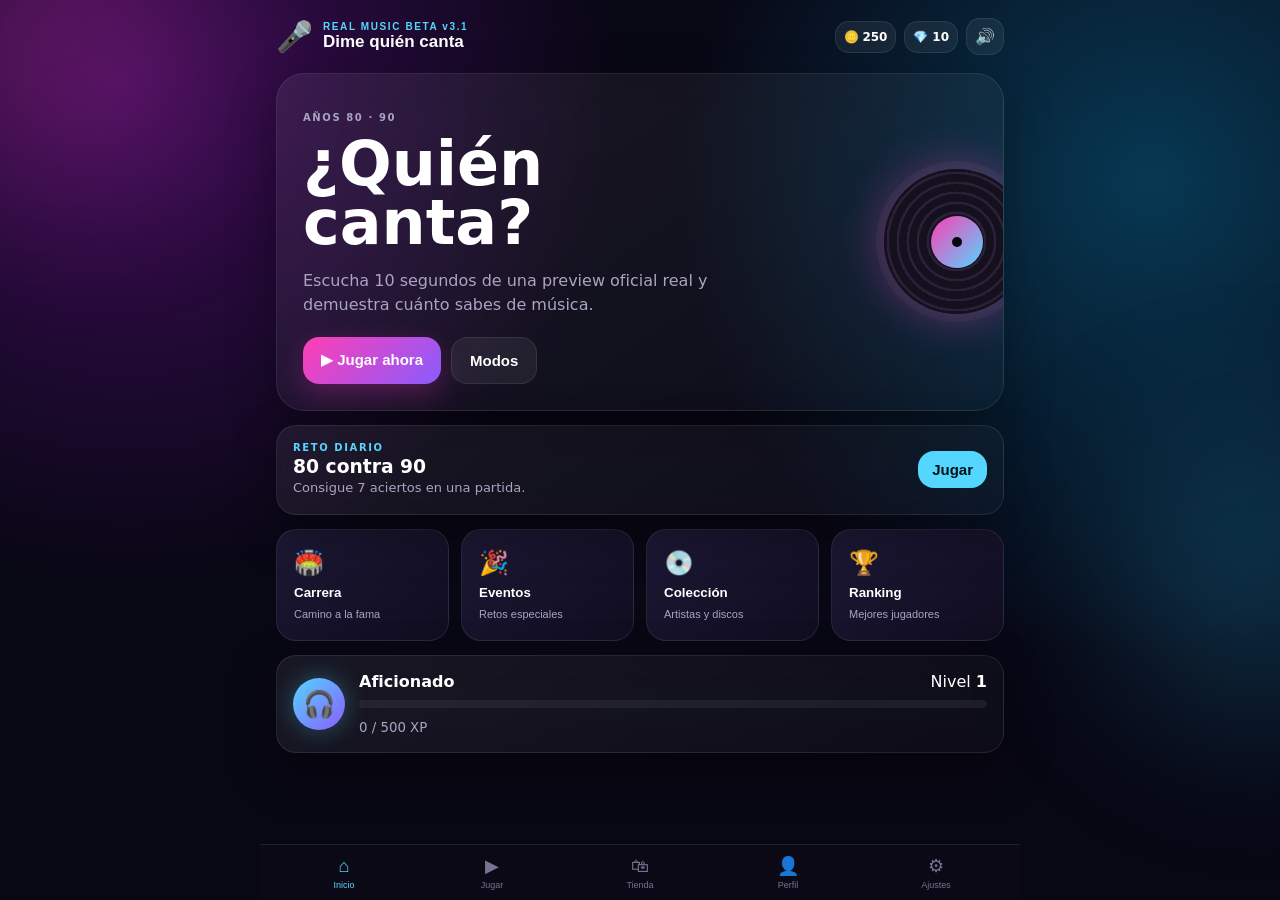
==== commit 9535fbdf: "Add files via upload" ====
--- a/index.html
+++ b/index.html
@@ -6,20 +6,20 @@
   <meta name="theme-color" content="#080714" />
   <meta name="description" content="Dime quién canta: concurso musical retro para smartphone." />
   <link rel="manifest" href="manifest.webmanifest" />
-  <link rel="stylesheet" href="style.css" />
+  <link rel="stylesheet" href="style.css?v=3.1.0" />
   <title>Dime quién canta — Ultimate Mobile Beta</title>
 </head>
 <body>
   <div class="ambient ambient-a"></div><div class="ambient ambient-b"></div>
   <main class="app-shell">
     <header class="topbar">
-      <button class="brand" data-go="home" aria-label="Inicio"><span>🎤</span><div><small>ULTIMATE MOBILE BETA</small><strong>Dime quién canta</strong></div></button>
+      <button class="brand" data-go="home" aria-label="Inicio"><span>🎤</span><div><small>REAL MUSIC BETA v3.1</small><strong>Dime quién canta</strong></div></button>
       <div class="wallet"><span>🪙 <b id="coinsTop">0</b></span><span>💎 <b id="gemsTop">0</b></span><button id="soundToggle" class="icon-button">🔊</button></div>
     </header>
 
     <section id="homeScreen" class="screen active">
       <div class="hero-card glass">
-        <div class="hero-copy"><p class="eyebrow">AÑOS 80 · 90</p><h1>¿Quién canta?</h1><p>Escucha un fragmento aleatorio de 10 segundos y demuestra cuánto sabes de música.</p><div class="hero-actions"><button class="primary-button" data-mode="classic">▶ Jugar ahora</button><button class="secondary-button" data-go="modes">Modos</button></div></div>
+        <div class="hero-copy"><p class="eyebrow">AÑOS 80 · 90</p><h1>¿Quién canta?</h1><p>Escucha 10 segundos de una preview oficial real y demuestra cuánto sabes de música.</p><div class="hero-actions"><button class="primary-button" data-mode="classic">▶ Jugar ahora</button><button class="secondary-button" data-go="modes">Modos</button></div></div>
         <div class="vinyl" aria-hidden="true"><span></span></div>
       </div>
       <div class="daily-card glass"><div><small>RETO DIARIO</small><h3>80 contra 90</h3><p>Consigue 7 aciertos en una partida.</p></div><button class="mini-button" data-mode="decades">Jugar</button></div>
@@ -41,7 +41,7 @@
         <div class="equalizer" aria-hidden="true"><i></i><i></i><i></i><i></i><i></i><i></i><i></i><i></i><i></i></div>
         <div class="timer-wrap"><svg class="timer" viewBox="0 0 120 120"><circle class="timer-bg" cx="60" cy="60" r="52"></circle><circle id="timerProgress" class="timer-progress" cx="60" cy="60" r="52"></circle></svg><strong id="timerText">10.0</strong><small>segundos</small></div>
         <div class="track-hidden"><span>♪</span><div><small>FRAGMENTO ALEATORIO</small><b id="questionText">¿Quién canta?</b></div></div>
-        <div class="powerups"><button id="fiftyButton">50:50 <b id="fiftyCount">2</b></button><button id="replayButton">↻ Repetir <b id="replayCount">2</b></button><button id="freezeButton">❄ +3s <b id="freezeCount">1</b></button></div>
+        <button id="listenButton" class="primary-button listen-button">▶ Cargar y escuchar canción real</button><div id="providerStatus" class="provider-status">Catálogo: Apple/iTunes Preview · conexión necesaria</div><div class="powerups"><button id="fiftyButton">50:50 <b id="fiftyCount">2</b></button><button id="replayButton">↻ Repetir <b id="replayCount">2</b></button><button id="freezeButton">❄ +3s <b id="freezeCount">1</b></button></div>
       </div>
       <div id="answers" class="answers"></div><p id="feedback" class="feedback"></p>
     </section>
@@ -65,6 +65,6 @@
 
   <nav class="bottom-nav"><button data-go="home" class="active">⌂<span>Inicio</span></button><button data-go="modes">▶<span>Jugar</span></button><button data-go="shop">🛍<span>Tienda</span></button><button data-go="profile">👤<span>Perfil</span></button><button data-go="settings">⚙<span>Ajustes</span></button></nav>
   <div id="toast" class="toast"></div>
-  <script src="app.js"></script>
+  <script src="app.js?v=3.1.0"></script>
 </body>
 </html>
--- a/style.css
+++ b/style.css
@@ -1 +1,3 @@
 :root{--bg:#080714;--panel:#141126cc;--panel2:#1e1838;--text:#fff;--muted:#aaa4c2;--pink:#ff3eb5;--blue:#54d6ff;--violet:#8a5cff;--gold:#ffd95a;--green:#52efa5;--red:#ff607d;--line:#ffffff16}*{box-sizing:border-box}html{background:var(--bg)}body{margin:0;min-height:100vh;background:radial-gradient(circle at 10% 10%,#3c0d57 0,transparent 35%),radial-gradient(circle at 90% 20%,#073853 0,transparent 35%),var(--bg);color:var(--text);font-family:Inter,ui-sans-serif,system-ui,-apple-system,BlinkMacSystemFont,"Segoe UI",sans-serif;overflow-x:hidden}.ambient{position:fixed;width:280px;height:280px;border-radius:50%;filter:blur(90px);opacity:.22;pointer-events:none}.ambient-a{background:#ff3eb5;top:-100px;left:-80px}.ambient-b{background:#24c8ff;right:-120px;bottom:20%}.app-shell{width:min(100%,760px);margin:auto;min-height:100vh;padding:18px 16px 104px;position:relative}.topbar{display:flex;justify-content:space-between;align-items:center;margin-bottom:18px}.brand{display:flex;gap:10px;align-items:center;background:none;border:0;color:#fff;text-align:left;padding:0}.brand>span{font-size:30px}.brand small,.section-head small,.eyebrow,.daily-card small,.event-feature small{display:block;color:var(--blue);font-size:10px;letter-spacing:1.6px;font-weight:800}.brand strong{display:block;font-size:17px}.wallet{display:flex;align-items:center;gap:8px;font-size:12px}.wallet>span,.icon-button{background:#ffffff10;border:1px solid var(--line);border-radius:14px;padding:8px;color:#fff}.icon-button{font-size:16px}.screen{display:none;animation:fade .25s ease}.screen.active{display:block}@keyframes fade{from{opacity:0;transform:translateY(6px)}to{opacity:1;transform:none}}.glass{background:linear-gradient(145deg,#ffffff12,#ffffff06);border:1px solid var(--line);box-shadow:0 18px 50px #0005;backdrop-filter:blur(18px)}.hero-card{border-radius:28px;padding:26px;display:flex;align-items:center;justify-content:space-between;min-height:240px;overflow:hidden}.hero-copy{max-width:65%;z-index:2}.hero-card h1{font-size:clamp(36px,9vw,62px);line-height:.95;margin:8px 0 14px}.hero-card p{color:var(--muted);line-height:1.5}.hero-actions{display:flex;gap:10px;flex-wrap:wrap;margin-top:20px}.primary-button,.secondary-button,.mini-button{border:0;border-radius:16px;padding:14px 18px;font-weight:800;font-size:15px}.primary-button{background:linear-gradient(135deg,var(--pink),var(--violet));color:white;box-shadow:0 10px 28px #c42d9b55}.secondary-button{background:#ffffff10;color:#fff;border:1px solid var(--line)}.mini-button{background:var(--blue);color:#051017;padding:10px 14px}.vinyl{width:145px;height:145px;border-radius:50%;background:repeating-radial-gradient(circle,#15101e 0 7px,#2b2037 8px 10px);box-shadow:0 0 0 8px #ffffff08,0 0 50px #ff3eb566;display:grid;place-items:center;animation:spin 7s linear infinite;margin-right:-52px}.vinyl:before{content:"";width:52px;height:52px;border-radius:50%;background:linear-gradient(135deg,var(--pink),var(--blue))}.vinyl span{position:absolute;width:10px;height:10px;border-radius:50%;background:#07070a}@keyframes spin{to{transform:rotate(360deg)}}.daily-card,.progress-card{margin-top:14px;border-radius:20px;padding:16px;display:flex;justify-content:space-between;align-items:center}.daily-card h3,.daily-card p{margin:3px 0}.daily-card p{color:var(--muted);font-size:13px}.quick-grid{display:grid;grid-template-columns:repeat(2,1fr);gap:12px;margin-top:14px}.tile,.mode-card{background:linear-gradient(145deg,#1d1835,#100d20);border:1px solid var(--line);border-radius:20px;padding:17px;color:#fff;text-align:left;min-height:112px}.tile span{font-size:24px}.tile b,.tile small{display:block;margin-top:8px}.tile small{color:var(--muted);font-size:11px}.avatar,.big-avatar{display:grid;place-items:center;border-radius:50%;background:linear-gradient(135deg,var(--blue),var(--violet));box-shadow:0 0 25px #54d6ff55}.avatar{width:52px;height:52px;font-size:26px;margin-right:14px}.grow{flex:1}.row{display:flex;justify-content:space-between}.progress{height:8px;background:#ffffff0f;border-radius:10px;overflow:hidden;margin:9px 0}.progress i{display:block;height:100%;width:0;background:linear-gradient(90deg,var(--pink),var(--blue));border-radius:10px}.progress-card small{color:var(--muted)}.section-head{display:flex;gap:12px;align-items:center;margin:8px 0 18px}.section-head h2{margin:2px 0;font-size:28px}.back{border:1px solid var(--line);background:#ffffff10;color:#fff;width:42px;height:42px;border-radius:14px;font-size:28px}.mode-grid{display:grid;grid-template-columns:repeat(2,1fr);gap:12px}.mode-card{min-height:165px;position:relative;overflow:hidden}.mode-card span{font-size:30px}.mode-card h3{margin:14px 0 5px}.mode-card p{margin:0;color:var(--muted);font-size:12px;line-height:1.4}.mode-card em{position:absolute;right:12px;top:12px;font-style:normal;font-size:9px;color:#090713;background:var(--gold);padding:5px 7px;border-radius:8px;font-weight:900}.game-status{display:grid;grid-template-columns:44px 1fr auto auto;align-items:center;gap:10px}.game-status span{color:var(--muted);font-size:13px}.game-status b{font-size:18px;color:var(--gold)}.streak-line{display:flex;align-items:center;gap:10px;margin:14px 0;font-size:12px;color:var(--muted)}.streak-line>div{height:6px;flex:1;background:#ffffff10;border-radius:8px;overflow:hidden}.streak-line i{height:100%;display:block;background:linear-gradient(90deg,var(--pink),var(--blue));width:0}.player-card{border-radius:28px;padding:22px;text-align:center}.equalizer{height:55px;display:flex;justify-content:center;align-items:end;gap:5px;margin-bottom:10px}.equalizer i{width:7px;height:12px;border-radius:8px;background:linear-gradient(var(--blue),var(--pink))}.equalizer.playing i{animation:eq .6s ease-in-out infinite alternate}.equalizer i:nth-child(2n){animation-delay:.12s}.equalizer i:nth-child(3n){animation-delay:.24s}@keyframes eq{to{height:52px}}.timer-wrap{width:150px;height:150px;margin:auto;position:relative;display:grid;place-items:center}.timer{position:absolute;width:100%;transform:rotate(-90deg)}.timer circle{fill:none;stroke-width:7}.timer-bg{stroke:#ffffff10}.timer-progress{stroke:url(#none);stroke:var(--pink);stroke-linecap:round;stroke-dasharray:326.72;stroke-dashoffset:0}.timer-wrap strong{font-size:36px}.timer-wrap small{position:absolute;top:95px;color:var(--muted)}.track-hidden{display:flex;gap:12px;align-items:center;text-align:left;background:#ffffff08;border-radius:16px;padding:12px;margin:14px 0}.track-hidden>span{font-size:24px;width:42px;height:42px;border-radius:12px;background:#ffffff0d;display:grid;place-items:center}.track-hidden small{display:block;color:var(--muted);font-size:9px}.powerups{display:grid;grid-template-columns:repeat(3,1fr);gap:7px}.powerups button{border:1px solid var(--line);background:#ffffff09;color:#fff;padding:10px 4px;border-radius:12px;font-size:11px}.powerups b{display:inline-grid;place-items:center;background:var(--violet);border-radius:50%;width:18px;height:18px}.answers{display:grid;grid-template-columns:repeat(2,1fr);gap:10px;margin-top:14px}.answer-button{min-height:72px;border:1px solid var(--line);background:linear-gradient(145deg,#1d1835,#100d20);border-radius:17px;color:#fff;font-weight:750;padding:12px;text-align:left}.answer-button.correct{background:#144a37;border-color:var(--green)}.answer-button.wrong{background:#541d2b;border-color:var(--red)}.answer-button.hidden-option{opacity:.15;pointer-events:none}.feedback{min-height:48px;text-align:center;font-weight:800}.results-card{border-radius:28px;padding:24px;text-align:center}.result-badge{font-size:56px}.final-score span{display:block;font-size:54px;font-weight:900;color:var(--gold)}.final-score small{color:var(--muted)}.reward-line{display:flex;justify-content:center;gap:12px;margin:14px}.reward-line span{background:#ffffff0b;border-radius:12px;padding:8px 10px;color:var(--green);font-size:12px}.result-stats,.stats-grid{display:grid;grid-template-columns:repeat(3,1fr);gap:9px}.result-stats p,.stats-grid article{background:#ffffff08;border-radius:14px;padding:12px}.result-stats strong,.result-stats span,.stats-grid strong,.stats-grid span{display:block}.result-stats span,.stats-grid span{color:var(--muted);font-size:10px;margin-top:5px}.results-card>.primary-button,.results-card>.secondary-button{width:100%;margin-top:9px}.achievement-pop{color:var(--gold);font-weight:800;font-size:12px;min-height:20px}.profile-hero{border-radius:24px;padding:24px;text-align:center}.big-avatar{width:86px;height:86px;margin:auto;font-size:42px}.profile-hero h3{font-size:26px;margin:12px 0 2px}.profile-hero p{color:var(--muted)}.stats-grid{margin:14px 0}.stats-grid article{text-align:center}.stats-grid strong{font-size:20px}.subheading{margin-top:24px}.badge-grid,.collection-grid,.shop-grid{display:grid;grid-template-columns:repeat(2,1fr);gap:10px}.badge,.collection-card,.shop-card{background:#ffffff08;border:1px solid var(--line);border-radius:18px;padding:15px}.badge.locked,.collection-card.locked{opacity:.35}.badge span,.collection-card .cover,.shop-card .cover{font-size:34px;display:block}.badge b,.badge small,.collection-card b,.collection-card small,.shop-card b,.shop-card small{display:block;margin-top:7px}.badge small,.collection-card small,.shop-card small{color:var(--muted)}.event-feature{padding:22px;border-radius:24px}.event-feature h3{font-size:28px;margin:8px 0}.event-feature p{color:var(--muted)}.event-feature .primary-button{width:100%;margin-top:10px}.list-stack{display:grid;gap:10px;margin-top:14px}.list-item{display:flex;align-items:center;gap:12px;background:#ffffff08;border:1px solid var(--line);border-radius:16px;padding:14px}.list-item>span{font-size:27px}.list-item div{flex:1}.list-item b,.list-item small{display:block}.list-item small{color:var(--muted);margin-top:3px}.filter-row,.tabs{display:flex;gap:8px;margin-bottom:14px}.filter-row button,.tabs button{border:1px solid var(--line);background:#ffffff08;color:#fff;border-radius:12px;padding:9px 14px}.filter-row button.active,.tabs button.active{background:var(--violet)}.collection-card .bar{height:5px;background:#ffffff12;border-radius:6px;margin-top:10px}.collection-card .bar i{display:block;height:100%;background:var(--blue);border-radius:6px}.leaderboard{border-radius:22px;overflow:hidden}.rank-row{display:grid;grid-template-columns:34px 1fr auto;gap:10px;align-items:center;padding:14px;border-bottom:1px solid var(--line)}.rank-row.me{background:#8a5cff22}.rank-row small{color:var(--muted)}.career-map{display:grid;gap:14px;position:relative}.career-stop{display:flex;gap:14px;align-items:center;background:#ffffff08;border:1px solid var(--line);border-radius:20px;padding:16px}.career-stop.locked{opacity:.4}.career-icon{width:55px;height:55px;border-radius:16px;background:linear-gradient(135deg,var(--pink),var(--violet));display:grid;place-items:center;font-size:28px}.career-stop div:nth-child(2){flex:1}.career-stop b,.career-stop small{display:block}.career-stop small{color:var(--muted)}.shop-card button{width:100%;margin-top:12px;border:0;border-radius:12px;padding:9px;background:var(--gold);font-weight:900}.settings-list{border-radius:22px;padding:6px 18px}.settings-list label{display:flex;justify-content:space-between;padding:18px 0;border-bottom:1px solid var(--line)}.danger-button{width:100%;margin:18px 0;border:1px solid var(--red);background:#ff607d16;color:#ff9bae;border-radius:14px;padding:13px}.bottom-nav{position:fixed;bottom:0;left:50%;transform:translateX(-50%);width:min(100%,760px);display:grid;grid-template-columns:repeat(5,1fr);background:#0d0a18ed;border-top:1px solid var(--line);backdrop-filter:blur(18px);padding:9px 10px calc(9px + env(safe-area-inset-bottom));z-index:20}.bottom-nav button{border:0;background:none;color:#77728f;font-size:18px}.bottom-nav button span{display:block;font-size:9px;margin-top:3px}.bottom-nav button.active{color:var(--blue)}.toast{position:fixed;left:50%;bottom:90px;transform:translate(-50%,20px);background:#1a1630;border:1px solid var(--line);padding:12px 18px;border-radius:14px;opacity:0;pointer-events:none;transition:.25s;z-index:99;white-space:nowrap}.toast.show{opacity:1;transform:translate(-50%,0)}body.high-contrast{--bg:#000;--panel:#000;--text:#fff;--muted:#fff;--line:#fff}body.no-motion *{animation:none!important;transition:none!important}@media(max-width:520px){.hero-card{padding:21px}.hero-copy{max-width:78%}.vinyl{width:115px;height:115px;margin-right:-65px}.hero-card h1{font-size:42px}.mode-grid,.answers{grid-template-columns:1fr 1fr}.wallet span:first-child{display:none}}@media(min-width:700px){.quick-grid{grid-template-columns:repeat(4,1fr)}.collection-grid,.shop-grid,.badge-grid{grid-template-columns:repeat(3,1fr)}}
+
+.listen-button{width:100%;margin:12px 0 6px}.provider-status{text-align:center;font-size:.72rem;opacity:.72;margin-bottom:10px}.answer-button:disabled{opacity:.5;cursor:not-allowed}
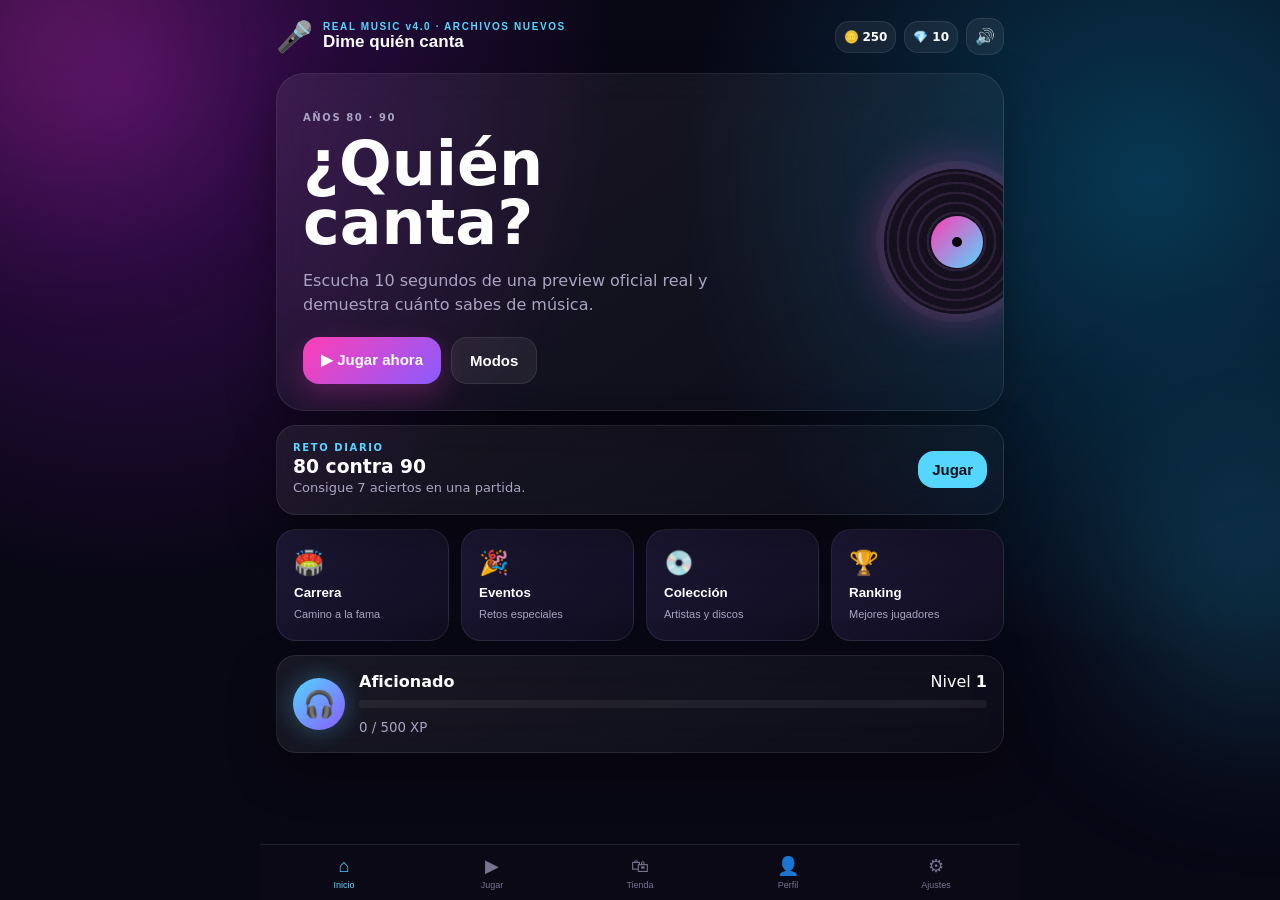
==== commit eb56c8af: "Add files via upload" ====
--- a/index.html
+++ b/index.html
@@ -6,14 +6,14 @@
   <meta name="theme-color" content="#080714" />
   <meta name="description" content="Dime quién canta: concurso musical retro para smartphone." />
   <link rel="manifest" href="manifest.webmanifest" />
-  <link rel="stylesheet" href="style.css?v=3.1.0" />
+  <link rel="stylesheet" href="style.css?v=4.0.0?v=3.1.0" />
   <title>Dime quién canta — Ultimate Mobile Beta</title>
 </head>
 <body>
   <div class="ambient ambient-a"></div><div class="ambient ambient-b"></div>
   <main class="app-shell">
     <header class="topbar">
-      <button class="brand" data-go="home" aria-label="Inicio"><span>🎤</span><div><small>REAL MUSIC BETA v3.1</small><strong>Dime quién canta</strong></div></button>
+      <button class="brand" data-go="home" aria-label="Inicio"><span>🎤</span><div><small>REAL MUSIC v4.0 · ARCHIVOS NUEVOS</small><strong>Dime quién canta</strong></div></button>
       <div class="wallet"><span>🪙 <b id="coinsTop">0</b></span><span>💎 <b id="gemsTop">0</b></span><button id="soundToggle" class="icon-button">🔊</button></div>
     </header>
 
@@ -65,6 +65,6 @@
 
   <nav class="bottom-nav"><button data-go="home" class="active">⌂<span>Inicio</span></button><button data-go="modes">▶<span>Jugar</span></button><button data-go="shop">🛍<span>Tienda</span></button><button data-go="profile">👤<span>Perfil</span></button><button data-go="settings">⚙<span>Ajustes</span></button></nav>
   <div id="toast" class="toast"></div>
-  <script src="app.js?v=3.1.0"></script>
+  <script src="app.js?v=4.0.0?v=3.1.0"></script>
 </body>
 </html>
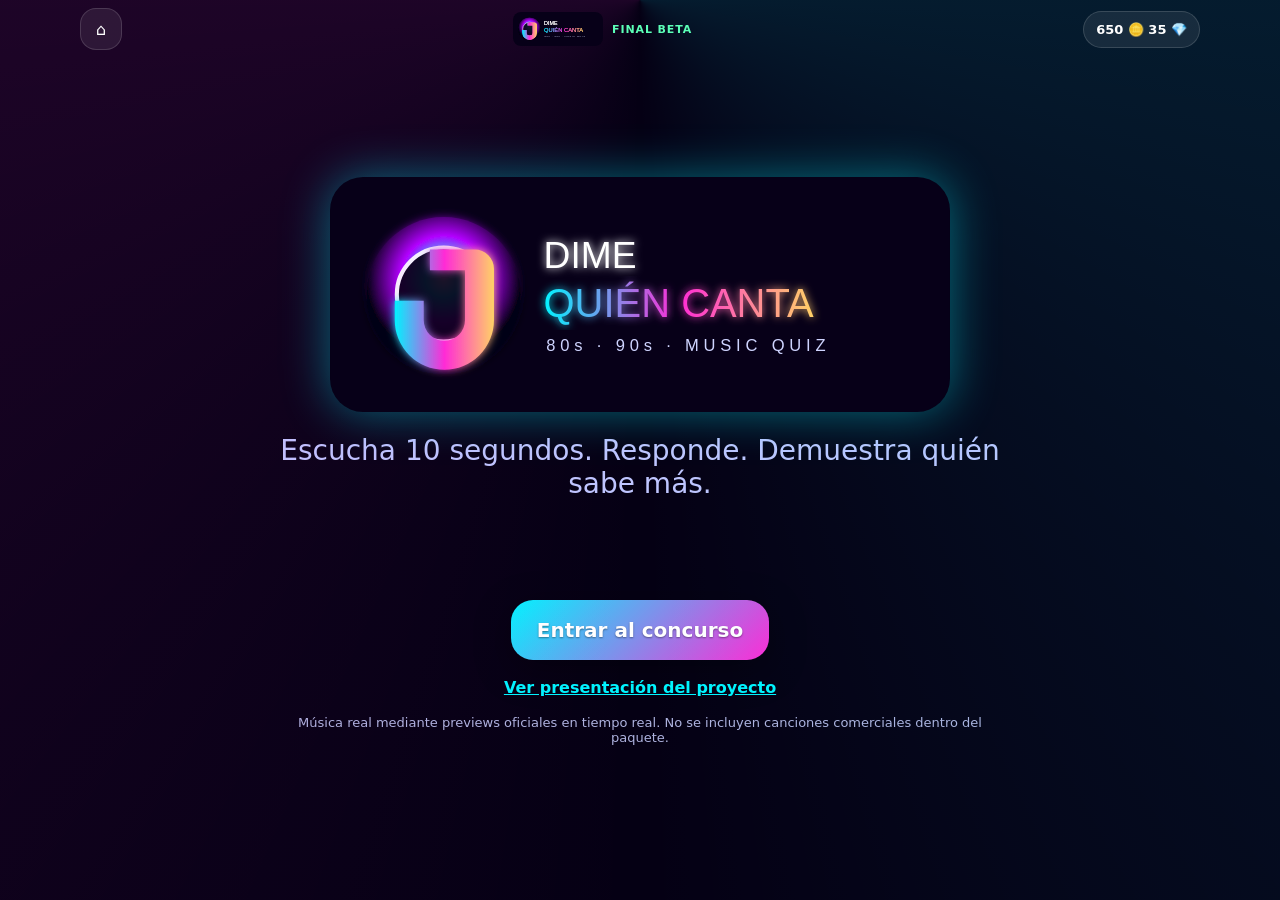
==== commit 81931b5d: "Add files via upload" ====
--- a/index.html
+++ b/index.html
@@ -1,70 +1,97 @@
-<!doctype html>
+<!DOCTYPE html>
 <html lang="es">
 <head>
-  <meta charset="utf-8" />
-  <meta name="viewport" content="width=device-width, initial-scale=1, viewport-fit=cover" />
-  <meta name="theme-color" content="#080714" />
-  <meta name="description" content="Dime quién canta: concurso musical retro para smartphone." />
+  <meta charset="UTF-8" />
+  <meta name="viewport" content="width=device-width, initial-scale=1.0, viewport-fit=cover" />
+  <title>Dime quién canta — Final Beta</title>
+  <meta name="theme-color" content="#050014" />
   <link rel="manifest" href="manifest.webmanifest" />
-  <link rel="stylesheet" href="style.css?v=4.0.0?v=3.1.0" />
-  <title>Dime quién canta — Ultimate Mobile Beta</title>
+  <link rel="stylesheet" href="style.css" />
 </head>
 <body>
-  <div class="ambient ambient-a"></div><div class="ambient ambient-b"></div>
-  <main class="app-shell">
+  <div class="app-shell">
+    <div class="bg-grid"></div>
+    <div class="laser laser-a"></div><div class="laser laser-b"></div><div class="orb orb-a"></div><div class="orb orb-b"></div>
+
     <header class="topbar">
-      <button class="brand" data-go="home" aria-label="Inicio"><span>🎤</span><div><small>REAL MUSIC v4.0 · ARCHIVOS NUEVOS</small><strong>Dime quién canta</strong></div></button>
-      <div class="wallet"><span>🪙 <b id="coinsTop">0</b></span><span>💎 <b id="gemsTop">0</b></span><button id="soundToggle" class="icon-button">🔊</button></div>
+      <button class="ghost" id="homeBtn">⌂</button>
+      <div class="brand-mini"><img src="logo.svg" alt="Dime quién canta"/><span>FINAL BETA</span></div>
+      <div class="wallet"><span id="coins">0</span> 🪙 <span id="gems">0</span> 💎</div>
     </header>
 
-    <section id="homeScreen" class="screen active">
-      <div class="hero-card glass">
-        <div class="hero-copy"><p class="eyebrow">AÑOS 80 · 90</p><h1>¿Quién canta?</h1><p>Escucha 10 segundos de una preview oficial real y demuestra cuánto sabes de música.</p><div class="hero-actions"><button class="primary-button" data-mode="classic">▶ Jugar ahora</button><button class="secondary-button" data-go="modes">Modos</button></div></div>
-        <div class="vinyl" aria-hidden="true"><span></span></div>
-      </div>
-      <div class="daily-card glass"><div><small>RETO DIARIO</small><h3>80 contra 90</h3><p>Consigue 7 aciertos en una partida.</p></div><button class="mini-button" data-mode="decades">Jugar</button></div>
-      <div class="quick-grid">
-        <button class="tile" data-go="career"><span>🏟️</span><b>Carrera</b><small>Camino a la fama</small></button>
-        <button class="tile" data-go="events"><span>🎉</span><b>Eventos</b><small>Retos especiales</small></button>
-        <button class="tile" data-go="collection"><span>💿</span><b>Colección</b><small>Artistas y discos</small></button>
-        <button class="tile" data-go="leaderboard"><span>🏆</span><b>Ranking</b><small>Mejores jugadores</small></button>
-      </div>
-      <div class="progress-card glass"><div class="avatar">🎧</div><div class="grow"><div class="row"><b id="playerRank">Aficionado</b><span>Nivel <b id="levelText">1</b></span></div><div class="progress"><i id="xpBar"></i></div><small id="xpText">0 / 500 XP</small></div></div>
-    </section>
+    <main>
+      <section id="screenIntro" class="screen active intro-screen">
+        <div class="stage-lights"></div>
+        <img class="logo-hero" src="logo.svg" alt="Dime quién canta" />
+        <p class="tagline">Escucha 10 segundos. Responde. Demuestra quién sabe más.</p>
+        <div class="equalizer"><i></i><i></i><i></i><i></i><i></i><i></i><i></i><i></i></div>
+        <button class="primary pulse" id="enterBtn">Entrar al concurso</button>
+        <a class="tiny-link" href="presentacion.html">Ver presentación del proyecto</a>
+        <p class="legal-note">Música real mediante previews oficiales en tiempo real. No se incluyen canciones comerciales dentro del paquete.</p>
+      </section>
 
-    <section id="modesScreen" class="screen"><div class="section-head"><button class="back" data-go="home">‹</button><div><small>ELIGE TU RETO</small><h2>Modos de juego</h2></div></div><div id="modeGrid" class="mode-grid"></div></section>
+      <section id="screenHome" class="screen home-screen">
+        <div class="hero-card glass">
+          <div>
+            <p class="eyebrow">DIME QUIÉN CANTA</p>
+            <h1>Concurso musical 80s · 90s</h1>
+            <p>Beta final con modos, carrera, eventos, colección, perfil, tienda, logros y música real.</p>
+          </div>
+          <div class="dj-mic">🎙️</div>
+        </div>
+        <div class="quick-actions">
+          <button class="primary big" data-quick="classic">▶ Jugar ahora</button>
+          <button class="secondary" id="dailyBtn">🏆 Campeón del día</button>
+        </div>
+        <nav class="menu-grid" id="mainMenu"></nav>
+        <div class="news glass">
+          <h3>🎉 Evento activo</h3>
+          <p id="eventText">Especial 80 vs 90 · doble XP en partidas perfectas.</p>
+        </div>
+      </section>
 
-    <section id="gameScreen" class="screen" aria-live="polite">
-      <div class="game-status"><button id="quitGame" class="back">‹</button><span id="modeLabel">Clásico</span><span id="roundLabel">1/10</span><b id="scoreLabel">0</b></div>
-      <div class="streak-line"><span id="streakLabel">Racha 0</span><div><i id="roundProgress"></i></div><span id="livesLabel">❤❤❤</span></div>
-      <div class="player-card glass">
-        <div class="equalizer" aria-hidden="true"><i></i><i></i><i></i><i></i><i></i><i></i><i></i><i></i><i></i></div>
-        <div class="timer-wrap"><svg class="timer" viewBox="0 0 120 120"><circle class="timer-bg" cx="60" cy="60" r="52"></circle><circle id="timerProgress" class="timer-progress" cx="60" cy="60" r="52"></circle></svg><strong id="timerText">10.0</strong><small>segundos</small></div>
-        <div class="track-hidden"><span>♪</span><div><small>FRAGMENTO ALEATORIO</small><b id="questionText">¿Quién canta?</b></div></div>
-        <button id="listenButton" class="primary-button listen-button">▶ Cargar y escuchar canción real</button><div id="providerStatus" class="provider-status">Catálogo: Apple/iTunes Preview · conexión necesaria</div><div class="powerups"><button id="fiftyButton">50:50 <b id="fiftyCount">2</b></button><button id="replayButton">↻ Repetir <b id="replayCount">2</b></button><button id="freezeButton">❄ +3s <b id="freezeCount">1</b></button></div>
-      </div>
-      <div id="answers" class="answers"></div><p id="feedback" class="feedback"></p>
-    </section>
+      <section id="screenModes" class="screen">
+        <h2>Modos de juego</h2>
+        <div id="modesGrid" class="cards-grid"></div>
+      </section>
 
-    <section id="resultsScreen" class="screen"><div class="results-card glass"><p class="eyebrow">RESULTADO FINAL</p><div class="result-badge" id="resultBadge">🎤</div><h2 id="finalTitle">¡Buen oído!</h2><div class="final-score"><span id="finalScore">0</span><small>puntos</small></div><div class="reward-line"><span>+<b id="rewardXp">0</b> XP</span><span>+<b id="rewardCoins">0</b> monedas</span></div><div class="result-stats"><p><strong id="finalCorrect">0/10</strong><span>Aciertos</span></p><p><strong id="finalStreak">0</strong><span>Mejor racha</span></p><p><strong id="finalAverage">0.0 s</strong><span>Tiempo medio</span></p></div><div id="newAchievements" class="achievement-pop"></div><button id="playAgainButton" class="primary-button">Jugar otra vez</button><button class="secondary-button" data-go="home">Volver al inicio</button></div></section>
+      <section id="screenGame" class="screen game-screen">
+        <div class="game-head">
+          <div><p class="eyebrow" id="modeName">Modo</p><h2 id="roundTitle">Ronda 1/10</h2></div>
+          <div class="scorebox"><span id="score">0</span><small>puntos</small></div>
+        </div>
+        <div class="play-card glass">
+          <div class="timer-ring" id="timerRing"><span id="timerText">10</span></div>
+          <div class="vinyl" id="vinyl"><div></div></div>
+          <div class="status" id="statusText">Preparando preview real…</div>
+          <audio id="audio" preload="auto" playsinline></audio>
+          <div class="powerups">
+            <button id="fiftyBtn">50:50</button><button id="replayBtn">Replay</button><button id="timeBtn">+5s</button>
+          </div>
+        </div>
+        <div id="answers" class="answers"></div>
+        <div id="textAnswerBox" class="text-answer hidden"><input id="textAnswer" placeholder="Escribe artista o canción"/><button id="sendTextAnswer">Responder</button></div>
+        <div id="reveal" class="reveal hidden"></div>
+      </section>
 
-    <section id="profileScreen" class="screen"><div class="section-head"><button class="back" data-go="home">‹</button><div><small>MI CUENTA</small><h2>Perfil musical</h2></div></div><div class="profile-hero glass"><div class="big-avatar">🎧</div><h3>Toni</h3><p id="profileRank">Aficionado · Nivel 1</p><div class="progress"><i id="profileXpBar"></i></div></div><div id="profileStats" class="stats-grid"></div><h3 class="subheading">Insignias</h3><div id="badges" class="badge-grid"></div></section>
+      <section id="screenResults" class="screen results-screen">
+        <h2>Resultado</h2>
+        <div class="result-ring"><span id="finalScore">0</span><small>puntos</small></div>
+        <div id="resultStats" class="stats-grid"></div>
+        <button class="primary" id="againBtn">Jugar otra vez</button>
+        <button class="secondary" id="backHomeBtn">Volver al menú</button>
+      </section>
 
-    <section id="eventsScreen" class="screen"><div class="section-head"><button class="back" data-go="home">‹</button><div><small>CONTENIDO VIVO</small><h2>Eventos</h2></div></div><div class="event-feature glass"><small>EVENTO DE LA SEMANA</small><h3>Noche de neón</h3><p>Solo temas de los 80. Multiplicador de XP x2.</p><button class="primary-button" data-mode="eighties">Participar</button></div><div id="eventList" class="list-stack"></div></section>
+      <section id="screenProfile" class="screen"><h2>Perfil</h2><div id="profilePanel" class="profile-panel"></div></section>
+      <section id="screenCareer" class="screen"><h2>Camino a la fama</h2><div id="careerPanel" class="career-path"></div></section>
+      <section id="screenCollection" class="screen"><h2>Colección musical</h2><div id="collectionPanel" class="cards-grid"></div></section>
+      <section id="screenEvents" class="screen"><h2>Eventos y temporadas</h2><div id="eventsPanel" class="cards-grid"></div></section>
+      <section id="screenShop" class="screen"><h2>Tienda visual</h2><div id="shopPanel" class="cards-grid"></div></section>
+      <section id="screenRanking" class="screen"><h2>Clasificaciones</h2><div id="rankingPanel" class="ranking-panel"></div></section>
+      <section id="screenSettings" class="screen"><h2>Ajustes</h2><div id="settingsPanel" class="settings-panel"></div></section>
+    </main>
+  </div>
 
-    <section id="collectionScreen" class="screen"><div class="section-head"><button class="back" data-go="home">‹</button><div><small>TU HISTORIA MUSICAL</small><h2>Colección</h2></div></div><div class="filter-row"><button class="active">Todos</button><button>80</button><button>90</button></div><div id="collectionGrid" class="collection-grid"></div></section>
-
-    <section id="leaderboardScreen" class="screen"><div class="section-head"><button class="back" data-go="home">‹</button><div><small>COMPETICIÓN</small><h2>Clasificación</h2></div></div><div class="tabs"><button class="active">Semanal</button><button>Mundial</button><button>Amigos</button></div><div id="leaderboard" class="leaderboard glass"></div></section>
-
-    <section id="careerScreen" class="screen"><div class="section-head"><button class="back" data-go="home">‹</button><div><small>CAMINO A LA FAMA</small><h2>Modo Carrera</h2></div></div><div id="careerMap" class="career-map"></div></section>
-
-    <section id="shopScreen" class="screen"><div class="section-head"><button class="back" data-go="home">‹</button><div><small>PERSONALIZACIÓN</small><h2>Tienda retro</h2></div></div><div id="shopGrid" class="shop-grid"></div></section>
-
-    <section id="settingsScreen" class="screen"><div class="section-head"><button class="back" data-go="home">‹</button><div><small>PREFERENCIAS</small><h2>Ajustes</h2></div></div><div class="settings-list glass"><label><span>Música y efectos</span><input id="soundSetting" type="checkbox" checked></label><label><span>Vibración</span><input id="vibrationSetting" type="checkbox" checked></label><label><span>Animaciones</span><input id="motionSetting" type="checkbox" checked></label><label><span>Modo alto contraste</span><input id="contrastSetting" type="checkbox"></label><button id="resetProgress" class="danger-button">Restablecer progreso</button></div></section>
-  </main>
-
-  <nav class="bottom-nav"><button data-go="home" class="active">⌂<span>Inicio</span></button><button data-go="modes">▶<span>Jugar</span></button><button data-go="shop">🛍<span>Tienda</span></button><button data-go="profile">👤<span>Perfil</span></button><button data-go="settings">⚙<span>Ajustes</span></button></nav>
-  <div id="toast" class="toast"></div>
-  <script src="app.js?v=4.0.0?v=3.1.0"></script>
+  <script src="app.js"></script>
 </body>
 </html>
--- a/style.css
+++ b/style.css
@@ -1,3 +1,3 @@
-:root{--bg:#080714;--panel:#141126cc;--panel2:#1e1838;--text:#fff;--muted:#aaa4c2;--pink:#ff3eb5;--blue:#54d6ff;--violet:#8a5cff;--gold:#ffd95a;--green:#52efa5;--red:#ff607d;--line:#ffffff16}*{box-sizing:border-box}html{background:var(--bg)}body{margin:0;min-height:100vh;background:radial-gradient(circle at 10% 10%,#3c0d57 0,transparent 35%),radial-gradient(circle at 90% 20%,#073853 0,transparent 35%),var(--bg);color:var(--text);font-family:Inter,ui-sans-serif,system-ui,-apple-system,BlinkMacSystemFont,"Segoe UI",sans-serif;overflow-x:hidden}.ambient{position:fixed;width:280px;height:280px;border-radius:50%;filter:blur(90px);opacity:.22;pointer-events:none}.ambient-a{background:#ff3eb5;top:-100px;left:-80px}.ambient-b{background:#24c8ff;right:-120px;bottom:20%}.app-shell{width:min(100%,760px);margin:auto;min-height:100vh;padding:18px 16px 104px;position:relative}.topbar{display:flex;justify-content:space-between;align-items:center;margin-bottom:18px}.brand{display:flex;gap:10px;align-items:center;background:none;border:0;color:#fff;text-align:left;padding:0}.brand>span{font-size:30px}.brand small,.section-head small,.eyebrow,.daily-card small,.event-feature small{display:block;color:var(--blue);font-size:10px;letter-spacing:1.6px;font-weight:800}.brand strong{display:block;font-size:17px}.wallet{display:flex;align-items:center;gap:8px;font-size:12px}.wallet>span,.icon-button{background:#ffffff10;border:1px solid var(--line);border-radius:14px;padding:8px;color:#fff}.icon-button{font-size:16px}.screen{display:none;animation:fade .25s ease}.screen.active{display:block}@keyframes fade{from{opacity:0;transform:translateY(6px)}to{opacity:1;transform:none}}.glass{background:linear-gradient(145deg,#ffffff12,#ffffff06);border:1px solid var(--line);box-shadow:0 18px 50px #0005;backdrop-filter:blur(18px)}.hero-card{border-radius:28px;padding:26px;display:flex;align-items:center;justify-content:space-between;min-height:240px;overflow:hidden}.hero-copy{max-width:65%;z-index:2}.hero-card h1{font-size:clamp(36px,9vw,62px);line-height:.95;margin:8px 0 14px}.hero-card p{color:var(--muted);line-height:1.5}.hero-actions{display:flex;gap:10px;flex-wrap:wrap;margin-top:20px}.primary-button,.secondary-button,.mini-button{border:0;border-radius:16px;padding:14px 18px;font-weight:800;font-size:15px}.primary-button{background:linear-gradient(135deg,var(--pink),var(--violet));color:white;box-shadow:0 10px 28px #c42d9b55}.secondary-button{background:#ffffff10;color:#fff;border:1px solid var(--line)}.mini-button{background:var(--blue);color:#051017;padding:10px 14px}.vinyl{width:145px;height:145px;border-radius:50%;background:repeating-radial-gradient(circle,#15101e 0 7px,#2b2037 8px 10px);box-shadow:0 0 0 8px #ffffff08,0 0 50px #ff3eb566;display:grid;place-items:center;animation:spin 7s linear infinite;margin-right:-52px}.vinyl:before{content:"";width:52px;height:52px;border-radius:50%;background:linear-gradient(135deg,var(--pink),var(--blue))}.vinyl span{position:absolute;width:10px;height:10px;border-radius:50%;background:#07070a}@keyframes spin{to{transform:rotate(360deg)}}.daily-card,.progress-card{margin-top:14px;border-radius:20px;padding:16px;display:flex;justify-content:space-between;align-items:center}.daily-card h3,.daily-card p{margin:3px 0}.daily-card p{color:var(--muted);font-size:13px}.quick-grid{display:grid;grid-template-columns:repeat(2,1fr);gap:12px;margin-top:14px}.tile,.mode-card{background:linear-gradient(145deg,#1d1835,#100d20);border:1px solid var(--line);border-radius:20px;padding:17px;color:#fff;text-align:left;min-height:112px}.tile span{font-size:24px}.tile b,.tile small{display:block;margin-top:8px}.tile small{color:var(--muted);font-size:11px}.avatar,.big-avatar{display:grid;place-items:center;border-radius:50%;background:linear-gradient(135deg,var(--blue),var(--violet));box-shadow:0 0 25px #54d6ff55}.avatar{width:52px;height:52px;font-size:26px;margin-right:14px}.grow{flex:1}.row{display:flex;justify-content:space-between}.progress{height:8px;background:#ffffff0f;border-radius:10px;overflow:hidden;margin:9px 0}.progress i{display:block;height:100%;width:0;background:linear-gradient(90deg,var(--pink),var(--blue));border-radius:10px}.progress-card small{color:var(--muted)}.section-head{display:flex;gap:12px;align-items:center;margin:8px 0 18px}.section-head h2{margin:2px 0;font-size:28px}.back{border:1px solid var(--line);background:#ffffff10;color:#fff;width:42px;height:42px;border-radius:14px;font-size:28px}.mode-grid{display:grid;grid-template-columns:repeat(2,1fr);gap:12px}.mode-card{min-height:165px;position:relative;overflow:hidden}.mode-card span{font-size:30px}.mode-card h3{margin:14px 0 5px}.mode-card p{margin:0;color:var(--muted);font-size:12px;line-height:1.4}.mode-card em{position:absolute;right:12px;top:12px;font-style:normal;font-size:9px;color:#090713;background:var(--gold);padding:5px 7px;border-radius:8px;font-weight:900}.game-status{display:grid;grid-template-columns:44px 1fr auto auto;align-items:center;gap:10px}.game-status span{color:var(--muted);font-size:13px}.game-status b{font-size:18px;color:var(--gold)}.streak-line{display:flex;align-items:center;gap:10px;margin:14px 0;font-size:12px;color:var(--muted)}.streak-line>div{height:6px;flex:1;background:#ffffff10;border-radius:8px;overflow:hidden}.streak-line i{height:100%;display:block;background:linear-gradient(90deg,var(--pink),var(--blue));width:0}.player-card{border-radius:28px;padding:22px;text-align:center}.equalizer{height:55px;display:flex;justify-content:center;align-items:end;gap:5px;margin-bottom:10px}.equalizer i{width:7px;height:12px;border-radius:8px;background:linear-gradient(var(--blue),var(--pink))}.equalizer.playing i{animation:eq .6s ease-in-out infinite alternate}.equalizer i:nth-child(2n){animation-delay:.12s}.equalizer i:nth-child(3n){animation-delay:.24s}@keyframes eq{to{height:52px}}.timer-wrap{width:150px;height:150px;margin:auto;position:relative;display:grid;place-items:center}.timer{position:absolute;width:100%;transform:rotate(-90deg)}.timer circle{fill:none;stroke-width:7}.timer-bg{stroke:#ffffff10}.timer-progress{stroke:url(#none);stroke:var(--pink);stroke-linecap:round;stroke-dasharray:326.72;stroke-dashoffset:0}.timer-wrap strong{font-size:36px}.timer-wrap small{position:absolute;top:95px;color:var(--muted)}.track-hidden{display:flex;gap:12px;align-items:center;text-align:left;background:#ffffff08;border-radius:16px;padding:12px;margin:14px 0}.track-hidden>span{font-size:24px;width:42px;height:42px;border-radius:12px;background:#ffffff0d;display:grid;place-items:center}.track-hidden small{display:block;color:var(--muted);font-size:9px}.powerups{display:grid;grid-template-columns:repeat(3,1fr);gap:7px}.powerups button{border:1px solid var(--line);background:#ffffff09;color:#fff;padding:10px 4px;border-radius:12px;font-size:11px}.powerups b{display:inline-grid;place-items:center;background:var(--violet);border-radius:50%;width:18px;height:18px}.answers{display:grid;grid-template-columns:repeat(2,1fr);gap:10px;margin-top:14px}.answer-button{min-height:72px;border:1px solid var(--line);background:linear-gradient(145deg,#1d1835,#100d20);border-radius:17px;color:#fff;font-weight:750;padding:12px;text-align:left}.answer-button.correct{background:#144a37;border-color:var(--green)}.answer-button.wrong{background:#541d2b;border-color:var(--red)}.answer-button.hidden-option{opacity:.15;pointer-events:none}.feedback{min-height:48px;text-align:center;font-weight:800}.results-card{border-radius:28px;padding:24px;text-align:center}.result-badge{font-size:56px}.final-score span{display:block;font-size:54px;font-weight:900;color:var(--gold)}.final-score small{color:var(--muted)}.reward-line{display:flex;justify-content:center;gap:12px;margin:14px}.reward-line span{background:#ffffff0b;border-radius:12px;padding:8px 10px;color:var(--green);font-size:12px}.result-stats,.stats-grid{display:grid;grid-template-columns:repeat(3,1fr);gap:9px}.result-stats p,.stats-grid article{background:#ffffff08;border-radius:14px;padding:12px}.result-stats strong,.result-stats span,.stats-grid strong,.stats-grid span{display:block}.result-stats span,.stats-grid span{color:var(--muted);font-size:10px;margin-top:5px}.results-card>.primary-button,.results-card>.secondary-button{width:100%;margin-top:9px}.achievement-pop{color:var(--gold);font-weight:800;font-size:12px;min-height:20px}.profile-hero{border-radius:24px;padding:24px;text-align:center}.big-avatar{width:86px;height:86px;margin:auto;font-size:42px}.profile-hero h3{font-size:26px;margin:12px 0 2px}.profile-hero p{color:var(--muted)}.stats-grid{margin:14px 0}.stats-grid article{text-align:center}.stats-grid strong{font-size:20px}.subheading{margin-top:24px}.badge-grid,.collection-grid,.shop-grid{display:grid;grid-template-columns:repeat(2,1fr);gap:10px}.badge,.collection-card,.shop-card{background:#ffffff08;border:1px solid var(--line);border-radius:18px;padding:15px}.badge.locked,.collection-card.locked{opacity:.35}.badge span,.collection-card .cover,.shop-card .cover{font-size:34px;display:block}.badge b,.badge small,.collection-card b,.collection-card small,.shop-card b,.shop-card small{display:block;margin-top:7px}.badge small,.collection-card small,.shop-card small{color:var(--muted)}.event-feature{padding:22px;border-radius:24px}.event-feature h3{font-size:28px;margin:8px 0}.event-feature p{color:var(--muted)}.event-feature .primary-button{width:100%;margin-top:10px}.list-stack{display:grid;gap:10px;margin-top:14px}.list-item{display:flex;align-items:center;gap:12px;background:#ffffff08;border:1px solid var(--line);border-radius:16px;padding:14px}.list-item>span{font-size:27px}.list-item div{flex:1}.list-item b,.list-item small{display:block}.list-item small{color:var(--muted);margin-top:3px}.filter-row,.tabs{display:flex;gap:8px;margin-bottom:14px}.filter-row button,.tabs button{border:1px solid var(--line);background:#ffffff08;color:#fff;border-radius:12px;padding:9px 14px}.filter-row button.active,.tabs button.active{background:var(--violet)}.collection-card .bar{height:5px;background:#ffffff12;border-radius:6px;margin-top:10px}.collection-card .bar i{display:block;height:100%;background:var(--blue);border-radius:6px}.leaderboard{border-radius:22px;overflow:hidden}.rank-row{display:grid;grid-template-columns:34px 1fr auto;gap:10px;align-items:center;padding:14px;border-bottom:1px solid var(--line)}.rank-row.me{background:#8a5cff22}.rank-row small{color:var(--muted)}.career-map{display:grid;gap:14px;position:relative}.career-stop{display:flex;gap:14px;align-items:center;background:#ffffff08;border:1px solid var(--line);border-radius:20px;padding:16px}.career-stop.locked{opacity:.4}.career-icon{width:55px;height:55px;border-radius:16px;background:linear-gradient(135deg,var(--pink),var(--violet));display:grid;place-items:center;font-size:28px}.career-stop div:nth-child(2){flex:1}.career-stop b,.career-stop small{display:block}.career-stop small{color:var(--muted)}.shop-card button{width:100%;margin-top:12px;border:0;border-radius:12px;padding:9px;background:var(--gold);font-weight:900}.settings-list{border-radius:22px;padding:6px 18px}.settings-list label{display:flex;justify-content:space-between;padding:18px 0;border-bottom:1px solid var(--line)}.danger-button{width:100%;margin:18px 0;border:1px solid var(--red);background:#ff607d16;color:#ff9bae;border-radius:14px;padding:13px}.bottom-nav{position:fixed;bottom:0;left:50%;transform:translateX(-50%);width:min(100%,760px);display:grid;grid-template-columns:repeat(5,1fr);background:#0d0a18ed;border-top:1px solid var(--line);backdrop-filter:blur(18px);padding:9px 10px calc(9px + env(safe-area-inset-bottom));z-index:20}.bottom-nav button{border:0;background:none;color:#77728f;font-size:18px}.bottom-nav button span{display:block;font-size:9px;margin-top:3px}.bottom-nav button.active{color:var(--blue)}.toast{position:fixed;left:50%;bottom:90px;transform:translate(-50%,20px);background:#1a1630;border:1px solid var(--line);padding:12px 18px;border-radius:14px;opacity:0;pointer-events:none;transition:.25s;z-index:99;white-space:nowrap}.toast.show{opacity:1;transform:translate(-50%,0)}body.high-contrast{--bg:#000;--panel:#000;--text:#fff;--muted:#fff;--line:#fff}body.no-motion *{animation:none!important;transition:none!important}@media(max-width:520px){.hero-card{padding:21px}.hero-copy{max-width:78%}.vinyl{width:115px;height:115px;margin-right:-65px}.hero-card h1{font-size:42px}.mode-grid,.answers{grid-template-columns:1fr 1fr}.wallet span:first-child{display:none}}@media(min-width:700px){.quick-grid{grid-template-columns:repeat(4,1fr)}.collection-grid,.shop-grid,.badge-grid{grid-template-columns:repeat(3,1fr)}}
-
-.listen-button{width:100%;margin:12px 0 6px}.provider-status{text-align:center;font-size:.72rem;opacity:.72;margin-bottom:10px}.answer-button:disabled{opacity:.5;cursor:not-allowed}
+:root{--bg:#050014;--panel:rgba(20,13,43,.68);--panel2:rgba(5,0,20,.86);--line:rgba(255,255,255,.14);--txt:#fff;--mut:#bfc5ff;--cyan:#00f4ff;--pink:#ff2bd6;--gold:#ffd166;--green:#5cffb7;--bad:#ff5b82;--shadow:0 20px 80px rgba(0,0,0,.55)}
+*{box-sizing:border-box}html,body{height:100%;margin:0;background:var(--bg);color:var(--txt);font-family:Inter,system-ui,-apple-system,Segoe UI,Roboto,Arial,sans-serif;overflow-x:hidden}button,input{font:inherit}button{cursor:pointer;border:0}a{color:var(--cyan)}
+.app-shell{min-height:100dvh;position:relative;overflow:hidden;padding:env(safe-area-inset-top) 14px calc(18px + env(safe-area-inset-bottom))}.bg-grid{position:fixed;inset:0;background:radial-gradient(circle at 50% 10%,rgba(255,43,214,.22),transparent 32%),radial-gradient(circle at 20% 85%,rgba(0,244,255,.18),transparent 30%),linear-gradient(to bottom,#060015,#10002e 62%,#050014);z-index:-5}.bg-grid:after{content:"";position:absolute;inset:auto -20% 0;height:46%;background:linear-gradient(rgba(0,244,255,.16) 1px,transparent 1px),linear-gradient(90deg,rgba(255,43,214,.14) 1px,transparent 1px);background-size:40px 28px;transform:perspective(400px) rotateX(62deg);transform-origin:bottom;filter:drop-shadow(0 0 16px var(--cyan));animation:gridMove 9s linear infinite}@keyframes gridMove{to{background-position:0 280px,320px 0}}.laser{position:fixed;width:2px;height:130vh;top:-10vh;background:linear-gradient(transparent,var(--pink),transparent);opacity:.35;filter:blur(.4px) drop-shadow(0 0 12px var(--pink));z-index:-3}.laser-a{left:18%;transform:rotate(24deg);animation:sweep 8s ease-in-out infinite}.laser-b{right:14%;transform:rotate(-18deg);animation:sweep 9s 1s ease-in-out infinite reverse}@keyframes sweep{50%{opacity:.8;transform:rotate(-10deg)}}.orb{position:fixed;border-radius:50%;filter:blur(20px);z-index:-4;opacity:.48}.orb-a{width:180px;height:180px;background:var(--cyan);left:-60px;top:18%}.orb-b{width:220px;height:220px;background:var(--pink);right:-90px;bottom:18%}.topbar{height:58px;display:flex;align-items:center;justify-content:space-between;gap:8px;max-width:1120px;margin:0 auto;position:relative;z-index:10}.ghost{width:42px;height:42px;border-radius:16px;background:rgba(255,255,255,.08);color:white;border:1px solid var(--line)}.brand-mini{display:flex;align-items:center;gap:9px;font-weight:900;letter-spacing:.08em;font-size:11px;color:var(--green)}.brand-mini img{height:34px;border-radius:8px}.wallet{font-weight:800;font-size:13px;background:rgba(255,255,255,.08);border:1px solid var(--line);padding:10px 12px;border-radius:999px;white-space:nowrap}main{max-width:1120px;margin:0 auto}.screen{display:none;min-height:calc(100dvh - 76px);animation:fade .32s ease}.screen.active{display:block}@keyframes fade{from{opacity:0;transform:translateY(10px)}}.glass,.card{background:linear-gradient(135deg,rgba(255,255,255,.12),rgba(255,255,255,.045));border:1px solid var(--line);box-shadow:var(--shadow);backdrop-filter:blur(18px);border-radius:30px}.intro-screen{text-align:center;place-content:center;padding:24px 0}.logo-hero{width:min(92vw,620px);filter:drop-shadow(0 0 24px rgba(0,244,255,.42));animation:logoIn .9s ease both}@keyframes logoIn{from{opacity:0;transform:scale(.86) translateY(24px)}}.tagline{font-size:clamp(18px,4.5vw,28px);color:var(--mut);max-width:760px;margin:18px auto}.stage-lights{position:absolute;inset:0;pointer-events:none;background:conic-gradient(from 0deg at 50% 0%,transparent,rgba(0,244,255,.16),transparent,rgba(255,43,214,.14),transparent);animation:spin 14s linear infinite;opacity:.7}@keyframes spin{to{transform:rotate(1turn)}}.equalizer{height:52px;display:flex;align-items:end;justify-content:center;gap:8px;margin:24px}.equalizer i{display:block;width:10px;border-radius:99px;background:linear-gradient(var(--cyan),var(--pink));box-shadow:0 0 18px var(--pink);animation:eq .75s ease-in-out infinite alternate}.equalizer i:nth-child(2n){animation-duration:.55s}.equalizer i:nth-child(3n){animation-duration:.9s}@keyframes eq{from{height:12px}to{height:52px}}.primary,.secondary{border-radius:22px;padding:15px 20px;font-weight:900;color:white;box-shadow:0 10px 36px rgba(0,0,0,.35);transition:.18s transform,.18s filter}.primary{background:linear-gradient(135deg,var(--cyan),var(--pink));text-shadow:0 1px 2px rgba(0,0,0,.4)}.secondary{background:rgba(255,255,255,.1);border:1px solid var(--line)}.primary:active,.secondary:active,.menu-tile:active{transform:scale(.97)}.pulse{font-size:20px;padding:18px 26px;animation:pulse 1.8s infinite}@keyframes pulse{50%{filter:brightness(1.24);box-shadow:0 0 42px rgba(255,43,214,.45)}}.big{font-size:20px;width:100%}.tiny-link{display:block;margin-top:18px;font-weight:800}.legal-note{max-width:720px;margin:18px auto;color:#aeb2df;font-size:13px}.hero-card{display:flex;align-items:center;justify-content:space-between;gap:18px;padding:24px;margin-top:10px}.eyebrow{margin:0;color:var(--cyan);font-size:12px;font-weight:900;letter-spacing:.16em;text-transform:uppercase}.hero-card h1,h2{margin:.2em 0;font-size:clamp(30px,8vw,56px);line-height:.95}.hero-card p{color:var(--mut)}.dj-mic{font-size:76px;filter:drop-shadow(0 0 20px var(--cyan));animation:float 3s ease-in-out infinite}@keyframes float{50%{transform:translateY(-10px) rotate(-4deg)}}.quick-actions{display:grid;grid-template-columns:1.4fr 1fr;gap:12px;margin:16px 0}.menu-grid{display:grid;grid-template-columns:repeat(4,1fr);gap:12px}.menu-tile{min-height:112px;padding:16px;border-radius:26px;background:linear-gradient(135deg,rgba(0,244,255,.14),rgba(255,43,214,.11));border:1px solid var(--line);color:white;text-align:left;box-shadow:var(--shadow)}.menu-tile b{display:block;font-size:18px}.menu-tile span{display:block;color:var(--mut);margin-top:6px;font-size:13px}.menu-tile .ico{font-size:30px;margin-bottom:8px}.news{padding:18px;margin:16px 0 80px}.cards-grid{display:grid;grid-template-columns:repeat(3,1fr);gap:14px;margin:14px 0 86px}.card{padding:18px;min-height:142px}.card h3{margin:8px 0}.card p{color:var(--mut);font-size:14px}.chip{display:inline-block;border:1px solid var(--line);border-radius:99px;padding:6px 10px;background:rgba(255,255,255,.07);font-size:12px;color:var(--mut)}.game-head{display:flex;align-items:center;justify-content:space-between;gap:12px;margin:10px 0 14px}.scorebox{width:112px;height:76px;border-radius:22px;background:rgba(255,255,255,.1);border:1px solid var(--line);display:grid;place-content:center;text-align:center}.scorebox span{font-size:26px;font-weight:1000;color:var(--gold)}.scorebox small{color:var(--mut)}.play-card{padding:18px;text-align:center;position:relative}.timer-ring{width:112px;height:112px;border-radius:50%;margin:0 auto;display:grid;place-items:center;background:conic-gradient(var(--cyan) 0deg,var(--pink) 220deg,rgba(255,255,255,.08) 0);box-shadow:0 0 34px rgba(0,244,255,.28)}.timer-ring span{width:82px;height:82px;border-radius:50%;display:grid;place-items:center;background:#090016;font-size:34px;font-weight:1000}.vinyl{width:150px;height:150px;border-radius:50%;margin:18px auto;background:repeating-radial-gradient(circle,#111 0 5px,#1d1d29 6px 8px);display:grid;place-items:center;box-shadow:0 0 42px rgba(255,43,214,.25)}.vinyl.playing{animation:record 1.2s linear infinite}@keyframes record{to{transform:rotate(1turn)}}.vinyl div{width:54px;height:54px;border-radius:50%;background:linear-gradient(135deg,var(--gold),var(--pink));border:8px solid #070018}.status{min-height:28px;color:var(--mut);font-weight:800}.powerups{display:flex;justify-content:center;gap:8px;flex-wrap:wrap;margin-top:12px}.powerups button{border-radius:14px;padding:10px 12px;color:white;background:rgba(255,255,255,.09);border:1px solid var(--line);font-weight:900}.answers{display:grid;grid-template-columns:1fr 1fr;gap:12px;margin:14px 0 84px}.answer{min-height:74px;border-radius:22px;background:rgba(255,255,255,.11);border:1px solid var(--line);color:white;padding:14px;font-weight:900;text-align:left}.answer.correct{background:linear-gradient(135deg,rgba(92,255,183,.35),rgba(0,244,255,.22));border-color:var(--green)}.answer.wrong{background:linear-gradient(135deg,rgba(255,91,130,.36),rgba(255,43,214,.16));border-color:var(--bad)}.answer.disabled{opacity:.26;pointer-events:none}.reveal{border-radius:24px;padding:16px;margin:-70px 0 86px;background:rgba(0,0,0,.58);border:1px solid var(--line);backdrop-filter:blur(14px)}.hidden{display:none!important}.text-answer{display:flex;gap:8px;margin:14px 0 86px}.text-answer input{flex:1;border-radius:18px;padding:15px;background:rgba(255,255,255,.1);border:1px solid var(--line);color:white}.text-answer button{border-radius:18px;padding:15px;background:var(--cyan);font-weight:1000}.result-ring{width:210px;height:210px;border-radius:50%;margin:24px auto;display:grid;place-content:center;text-align:center;background:radial-gradient(circle,#11002d 42%,transparent 43%),conic-gradient(var(--gold),var(--pink),var(--cyan),var(--gold));box-shadow:0 0 55px rgba(255,209,102,.28)}.result-ring span{font-size:48px;font-weight:1000}.result-ring small{color:var(--mut)}.stats-grid{display:grid;grid-template-columns:repeat(4,1fr);gap:12px;margin-bottom:18px}.stat{padding:16px;border-radius:22px;background:rgba(255,255,255,.09);border:1px solid var(--line);text-align:center}.stat b{display:block;font-size:26px;color:var(--cyan)}.profile-panel,.ranking-panel,.settings-panel{display:grid;grid-template-columns:repeat(2,1fr);gap:14px;margin-bottom:80px}.career-path{display:grid;gap:12px;margin-bottom:86px}.career-step{display:flex;align-items:center;gap:14px;padding:16px;border-radius:24px;background:rgba(255,255,255,.08);border:1px solid var(--line)}.career-step.done{background:linear-gradient(135deg,rgba(0,244,255,.2),rgba(255,43,214,.12))}.career-step .badge{font-size:34px;width:54px;text-align:center}.switch{display:flex;justify-content:space-between;align-items:center;padding:16px;border-radius:20px;background:rgba(255,255,255,.08);border:1px solid var(--line)}.switch input{width:48px;height:28px}.high-contrast{--bg:#000;--panel:rgba(0,0,0,.95);--mut:#fff;--cyan:#00ffff;--pink:#ff00ff;--gold:#ffff00}.reduced-motion *{animation:none!important;transition:none!important}@media (max-width:760px){.app-shell{padding-left:12px;padding-right:12px}.menu-grid,.cards-grid{grid-template-columns:1fr 1fr}.quick-actions{grid-template-columns:1fr}.hero-card{align-items:flex-start}.dj-mic{font-size:52px}.answers{grid-template-columns:1fr}.profile-panel,.ranking-panel,.settings-panel,.stats-grid{grid-template-columns:1fr 1fr}.topbar{font-size:12px}.brand-mini span{display:none}}@media (max-width:420px){.menu-grid,.cards-grid,.profile-panel,.ranking-panel,.settings-panel,.stats-grid{grid-template-columns:1fr}.hero-card h1,h2{font-size:34px}.wallet{font-size:11px;padding:8px}.topbar{height:50px}.logo-hero{width:98vw}}
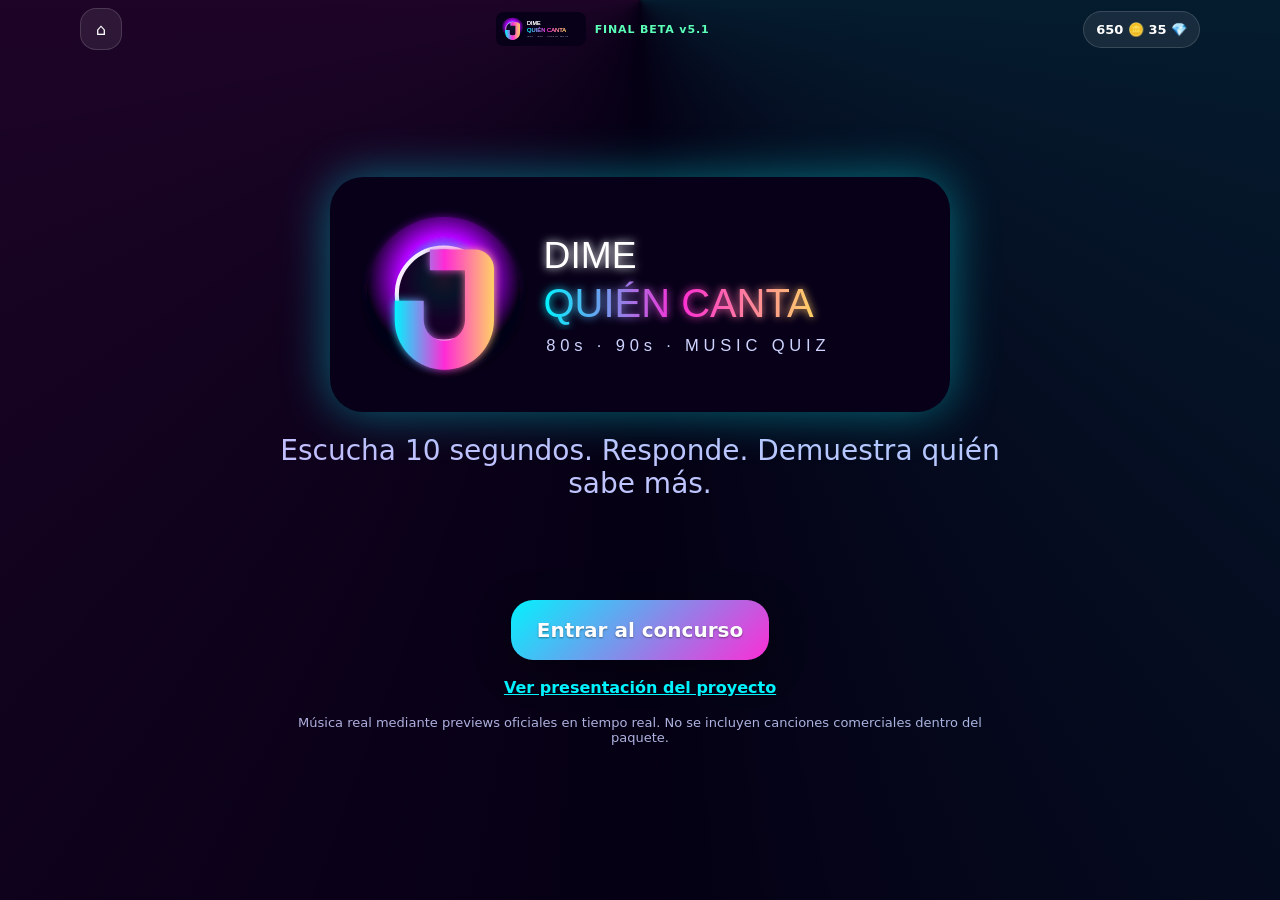
==== commit 88d45a18: "Add files via upload" ====
--- a/index.html
+++ b/index.html
@@ -15,7 +15,7 @@
 
     <header class="topbar">
       <button class="ghost" id="homeBtn">⌂</button>
-      <div class="brand-mini"><img src="logo.svg" alt="Dime quién canta"/><span>FINAL BETA</span></div>
+      <div class="brand-mini"><img src="logo.svg" alt="Dime quién canta"/><span>FINAL BETA v5.1</span></div>
       <div class="wallet"><span id="coins">0</span> 🪙 <span id="gems">0</span> 💎</div>
     </header>
 
@@ -35,7 +35,7 @@
           <div>
             <p class="eyebrow">DIME QUIÉN CANTA</p>
             <h1>Concurso musical 80s · 90s</h1>
-            <p>Beta final con modos, carrera, eventos, colección, perfil, tienda, logros y música real.</p>
+            <p>Beta final v5.1 con reproducción automática tras entrar al concurso, modos, carrera, eventos, colección, perfil, tienda, logros y música real.</p>
           </div>
           <div class="dj-mic">🎙️</div>
         </div>
